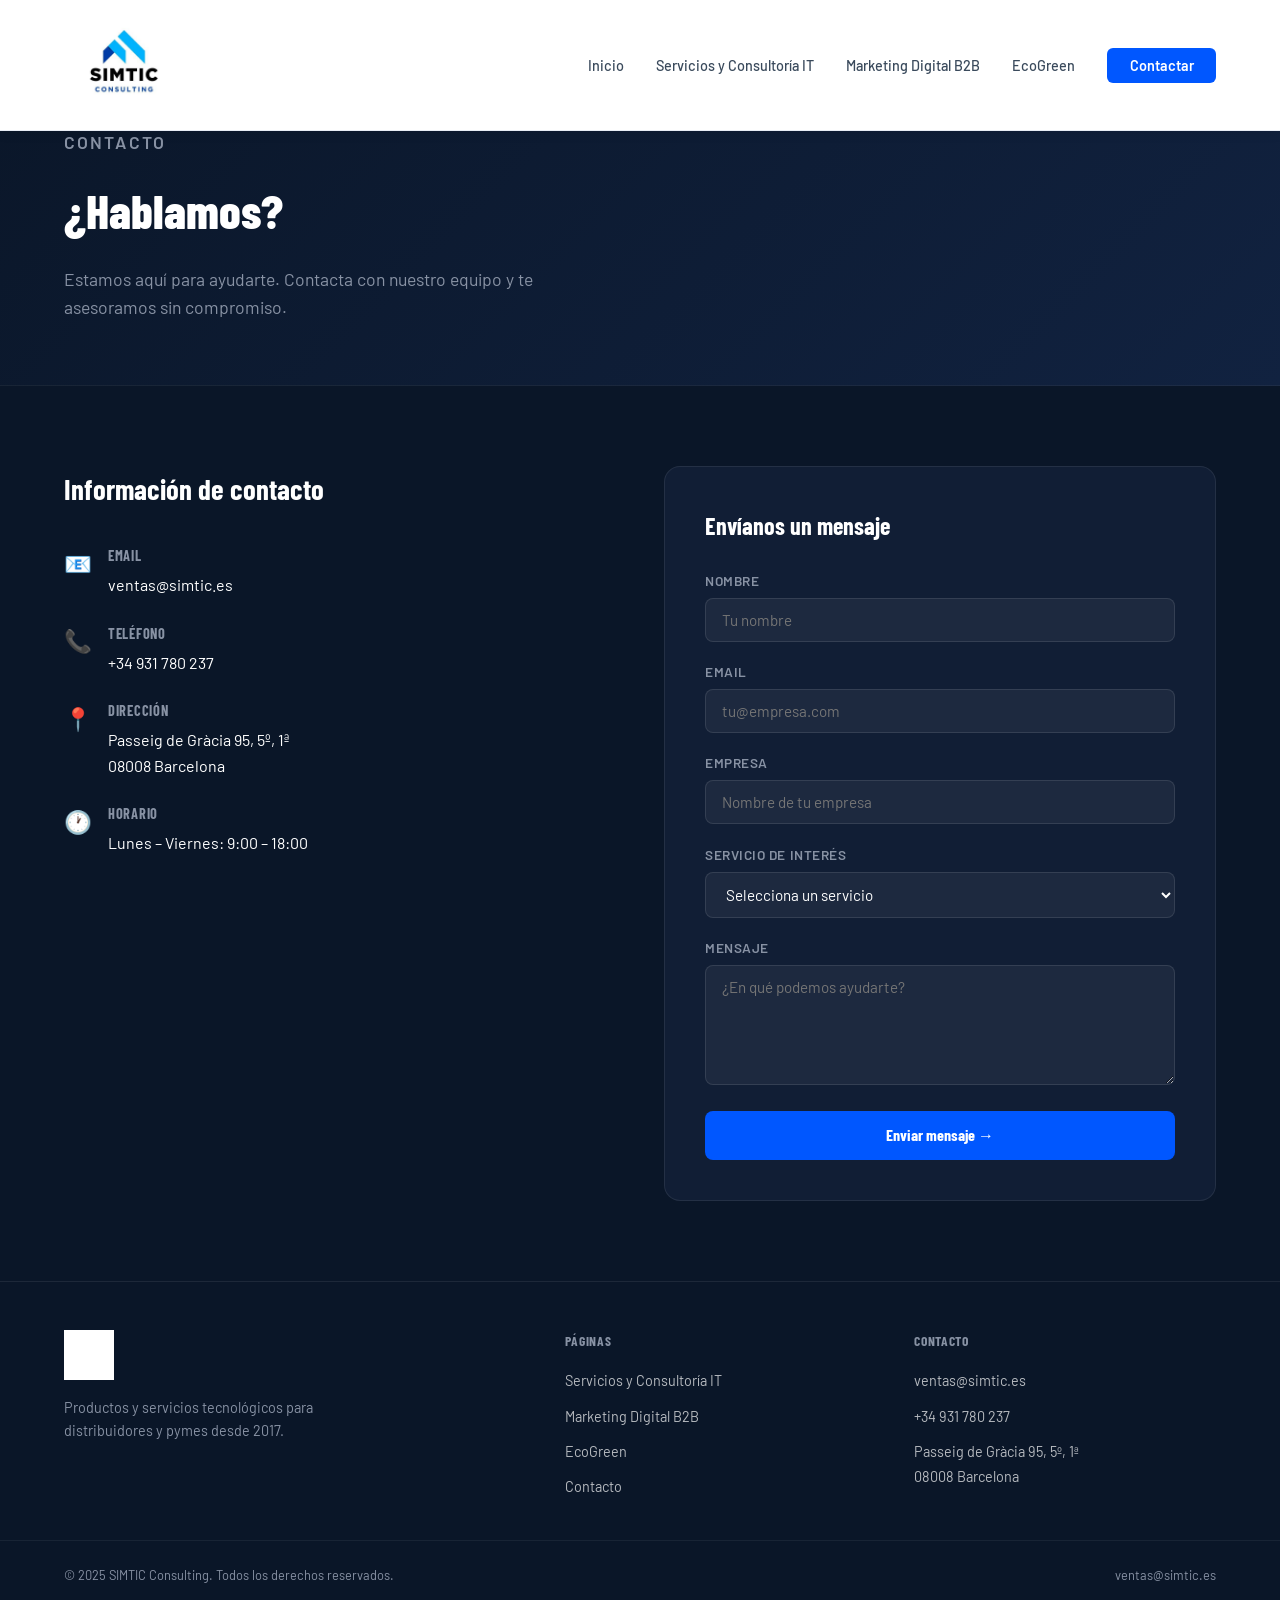
==== contacto/index.html @ 894dce65 "actualizar" ====
<!DOCTYPE html>
<html lang="es">
<head>
  <meta charset="UTF-8" />
  <meta name="viewport" content="width=device-width, initial-scale=1.0" />
  <title>Contacto – SIMTIC Consulting</title>
  <meta name="description" content="Contacta con SIMTIC Consulting. Te asesoramos sin compromiso." />
  <link href="https://fonts.googleapis.com/css2?family=Barlow+Condensed:wght@400;500;600;700;800&family=Barlow:wght@300;400;500&display=swap" rel="stylesheet" />
  <style>
    *, *::before, *::after { box-sizing: border-box; margin: 0; padding: 0; }
    :root {
      --navy: #0a1628;
      --navy-mid: #112240;
      --blue: #0057ff;
      --blue-light: #4d8aff;
      --accent: #00d4ff;
      --white: #ffffff;
      --gray: #8892a4;
      --card-bg: #111e35;
    }
    html { scroll-behavior: smooth; }
    body { font-family: 'Barlow', sans-serif; background: var(--navy); color: var(--white); line-height: 1.6; overflow-x: hidden; }

    /* NAV */
    nav {
      position: fixed; top: 0; left: 0; right: 0; z-index: 100;
      display: flex; align-items: center; justify-content: space-between;
      padding: 0.3rem 5%;
      background: #ffffff;
      border-bottom: 1px solid #e8edf5;
      box-shadow: 0 2px 12px rgba(0,0,0,0.08);
    }
    .nav-logo { text-decoration: none; display: flex; align-items: center; gap: 0.6rem; }
    .nav-logo img { height: 42px; display: block; }
    .nav-links { display: flex; gap: 2rem; list-style: none; align-items: center; }
    .nav-links a { color: #3a4a5c; text-decoration: none; font-size: 0.9rem; font-weight: 500; transition: color 0.2s; }
    .nav-links a:hover { color: var(--blue); }
    .nav-cta { background: var(--blue); color: #ffffff !important; padding: 0.55rem 1.4rem; border-radius: 6px; font-weight: 600 !important; transition: background 0.2s !important; }
    .nav-cta:hover { background: var(--blue-light) !important; color: #ffffff !important; }

    /* HERO */
    .hero { min-height: 100vh; display: flex; align-items: center; padding: 8rem 5% 5rem; position: relative; overflow: hidden; }
    .hero::before { content: ''; position: absolute; top: -20%; right: -10%; width: 700px; height: 700px; background: radial-gradient(circle, rgba(0,87,255,0.18) 0%, transparent 70%); pointer-events: none; }
    .hero::after { content: ''; position: absolute; bottom: 0; left: 0; right: 0; height: 1px; background: linear-gradient(90deg, transparent, rgba(0,212,255,0.3), transparent); }
    .hero-content { max-width: 700px; position: relative; z-index: 1; }
    .hero-badge { display: inline-flex; align-items: center; gap: 0.5rem; background: rgba(0,87,255,0.12); border: 1px solid rgba(0,87,255,0.3); color: var(--accent); padding: 0.4rem 1rem; border-radius: 100px; font-size: 0.8rem; font-weight: 600; letter-spacing: 0.05em; text-transform: uppercase; margin-bottom: 2rem; animation: fadeUp 0.6s ease both; }
    .hero-badge::before { content: '●'; font-size: 0.5rem; animation: pulse 2s infinite; }
    @keyframes pulse { 0%,100%{opacity:1} 50%{opacity:0.3} }
    .hero h1 { font-family: 'Barlow Condensed', sans-serif; font-size: clamp(2.4rem, 5vw, 3.8rem); font-weight: 800; line-height: 1.12; margin-bottom: 1.5rem; animation: fadeUp 0.6s 0.1s ease both; }
    .hero h1 span { color: var(--blue-light); }
    .hero p { font-size: 1.1rem; color: var(--gray); max-width: 520px; margin-bottom: 2.5rem; animation: fadeUp 0.6s 0.2s ease both; }
    .hero-buttons { display: flex; gap: 1rem; flex-wrap: wrap; animation: fadeUp 0.6s 0.3s ease both; }
    .btn-primary { background: var(--blue); color: var(--white); padding: 0.85rem 2rem; border-radius: 8px; text-decoration: none; font-weight: 600; font-size: 0.95rem; transition: background 0.2s, transform 0.2s; display: inline-flex; align-items: center; gap: 0.5rem; }
    .btn-primary:hover { background: var(--blue-light); transform: translateY(-2px); }
    .btn-secondary { background: transparent; color: var(--white); padding: 0.85rem 2rem; border-radius: 8px; text-decoration: none; font-weight: 600; font-size: 0.95rem; border: 1px solid rgba(255,255,255,0.2); transition: border-color 0.2s, transform 0.2s; display: inline-flex; align-items: center; gap: 0.5rem; }
    .btn-secondary:hover { border-color: var(--blue-light); transform: translateY(-2px); }
    @keyframes fadeUp { from { opacity: 0; transform: translateY(20px); } to { opacity: 1; transform: translateY(0); } }

    /* MARCAS */
    .brands { padding: 4rem 5%; border-top: 1px solid rgba(255,255,255,0.06); border-bottom: 1px solid rgba(255,255,255,0.06); background: rgba(255,255,255,0.02); }
    .brands-label { text-align: center; font-size: 0.75rem; font-weight: 600; letter-spacing: 0.12em; text-transform: uppercase; color: var(--gray); margin-bottom: 2.5rem; }
    .brands-grid { display: flex; align-items: center; justify-content: center; flex-wrap: wrap; gap: 1.5rem; }
    .brand-item { display: flex; align-items: center; justify-content: center; padding: 2rem 3rem; background: rgba(255,255,255,0.05); border: 1px solid rgba(255,255,255,0.1); border-radius: 16px; min-width: 220px; height: 110px; transition: border-color 0.3s, background 0.3s, transform 0.3s; }
    .brand-item:hover { border-color: rgba(0,87,255,0.5); background: rgba(0,87,255,0.08); transform: translateY(-3px); }

    /* SERVICIOS */
    .section { padding: 5rem 5%; }
    .section-label { font-size: 0.75rem; font-weight: 600; letter-spacing: 0.12em; text-transform: uppercase; color: var(--accent); margin-bottom: 1rem; }
    .section-title { font-family: 'Barlow Condensed', sans-serif; font-size: clamp(1.8rem, 3vw, 2.6rem); font-weight: 700; margin-bottom: 1rem; }
    .section-subtitle { color: var(--gray); max-width: 520px; margin-bottom: 3rem; font-size: 1rem; }
    .services-grid { display: grid; grid-template-columns: repeat(auto-fit, minmax(260px, 1fr)); gap: 1.5rem; }
    .service-card { background: var(--card-bg); border: 1px solid rgba(255,255,255,0.07); border-radius: 14px; padding: 2rem; transition: border-color 0.3s, transform 0.3s; }
    .service-card:hover { border-color: rgba(0,87,255,0.4); transform: translateY(-4px); }
    .service-icon { font-size: 1.8rem; margin-bottom: 1rem; }
    .service-card h3 { font-family: 'Barlow Condensed', sans-serif; font-size: 1.1rem; font-weight: 700; margin-bottom: 0.75rem; }
    .service-card ul { list-style: none; }
    .service-card ul li { color: var(--gray); font-size: 0.9rem; padding: 0.3rem 0; border-bottom: 1px solid rgba(255,255,255,0.05); display: flex; align-items: center; gap: 0.5rem; }
    .service-card ul li::before { content: '→'; color: var(--blue-light); font-size: 0.8rem; }
    .service-card ul li:last-child { border-bottom: none; }

    /* MID CTA */
    .mid-cta { background: linear-gradient(135deg, var(--navy-mid) 0%, rgba(0,87,255,0.08) 100%); border: 1px solid rgba(0,87,255,0.15); border-radius: 20px; padding: 4rem; display: flex; align-items: center; justify-content: space-between; gap: 2rem; flex-wrap: wrap; margin: 0 5%; }
    .mid-cta-text h2 { font-family: 'Barlow Condensed', sans-serif; font-size: 1.8rem; font-weight: 700; margin-bottom: 0.75rem; }
    .mid-cta-text p { color: var(--gray); max-width: 480px; }

    /* CTA FINAL */
    .cta-section { margin: 5rem 5%; padding: 4rem; background: var(--blue); border-radius: 20px; text-align: center; position: relative; overflow: hidden; }
    .cta-section::before { content: ''; position: absolute; top: -50%; right: -20%; width: 400px; height: 400px; background: radial-gradient(circle, rgba(255,255,255,0.1) 0%, transparent 70%); }
    .cta-section h2 { font-family: 'Barlow Condensed', sans-serif; font-size: 2rem; font-weight: 700; margin-bottom: 1rem; position: relative; }
    .cta-section p { color: rgba(255,255,255,0.8); margin-bottom: 2rem; position: relative; }
    .btn-white { background: var(--white); color: var(--blue); padding: 0.9rem 2.2rem; border-radius: 8px; text-decoration: none; font-weight: 700; font-size: 1rem; display: inline-block; transition: transform 0.2s; position: relative; }
    .btn-white:hover { transform: translateY(-2px); }

    /* FOOTER */
    footer { padding: 3rem 5% 2rem; border-top: 1px solid rgba(255,255,255,0.08); display: grid; grid-template-columns: 1.5fr 1fr 1fr; gap: 3rem; }
    .footer-brand-name { font-family: 'Barlow Condensed', sans-serif; font-weight: 800; font-size: 1.4rem; color: var(--white); letter-spacing: 0.05em; margin-bottom: 0.75rem; }
    .footer-brand-name span { color: var(--blue-light); }
    .footer-brand p { color: var(--gray); font-size: 0.9rem; max-width: 280px; }
    .footer-col h4 { font-family: 'Barlow Condensed', sans-serif; font-size: 0.85rem; font-weight: 700; letter-spacing: 0.05em; text-transform: uppercase; color: var(--gray); margin-bottom: 1rem; }
    .footer-col ul { list-style: none; }
    .footer-col ul li { margin-bottom: 0.6rem; }
    .footer-col ul li a { color: rgba(255,255,255,0.7); text-decoration: none; font-size: 0.9rem; transition: color 0.2s; }
    .footer-col ul li a:hover { color: var(--white); }
    .footer-bottom { padding: 1.5rem 5% 2rem; display: flex; justify-content: space-between; align-items: center; border-top: 1px solid rgba(255,255,255,0.06); color: var(--gray); font-size: 0.8rem; flex-wrap: wrap; gap: 0.5rem; }

    @media (max-width: 768px) {
      .nav-links { display: none; }
      footer { grid-template-columns: 1fr; }
      .mid-cta { padding: 2.5rem; }
      .cta-section { padding: 2.5rem 1.5rem; }
      .brands-grid { gap: 1rem; }
      .brand-item { min-width: 130px; padding: 1rem 1.5rem; }
    }
  
    .page-hero { padding: 8rem 5% 4rem; background: linear-gradient(135deg, var(--navy) 0%, var(--navy-mid) 100%); border-bottom: 1px solid rgba(255,255,255,0.06); }
    .page-hero h1 { font-family: 'Barlow Condensed', sans-serif; font-size: clamp(2rem, 4vw, 3rem); font-weight: 800; margin-bottom: 1rem; }
    .page-hero p { color: var(--gray); font-size: 1.1rem; max-width: 560px; }
    .contact-grid { display: grid; grid-template-columns: 1fr 1fr; gap: 3rem; padding: 5rem 5%; }
    @media(max-width:768px){ .contact-grid{ grid-template-columns: 1fr; } }
    .contact-info h2 { font-family: 'Barlow Condensed', sans-serif; font-size: 1.8rem; font-weight: 700; margin-bottom: 2rem; }
    .contact-item { display: flex; gap: 1rem; margin-bottom: 1.5rem; align-items: flex-start; }
    .contact-icon { font-size: 1.4rem; margin-top: 0.1rem; }
    .contact-item h4 { font-family: 'Barlow Condensed', sans-serif; font-weight: 700; margin-bottom: 0.3rem; font-size: 0.9rem; color: var(--gray); text-transform: uppercase; letter-spacing: 0.05em; }
    .contact-item a, .contact-item p { color: var(--white); text-decoration: none; font-size: 1rem; }
    .contact-item a:hover { color: var(--blue-light); }
    .contact-form { background: var(--card-bg); border: 1px solid rgba(255,255,255,0.08); border-radius: 16px; padding: 2.5rem; }
    .contact-form h2 { font-family: 'Barlow Condensed', sans-serif; font-size: 1.5rem; font-weight: 700; margin-bottom: 1.5rem; }
    .form-group { margin-bottom: 1.2rem; }
    .form-group label { display: block; font-size: 0.85rem; font-weight: 600; color: var(--gray); margin-bottom: 0.4rem; text-transform: uppercase; letter-spacing: 0.04em; }
    .form-group input, .form-group textarea, .form-group select { width: 100%; background: rgba(255,255,255,0.05); border: 1px solid rgba(255,255,255,0.1); border-radius: 8px; padding: 0.75rem 1rem; color: var(--white); font-family: 'Barlow', sans-serif; font-size: 0.95rem; transition: border-color 0.2s; outline: none; }
    .form-group input:focus, .form-group textarea:focus, .form-group select:focus { border-color: var(--blue); }
    .form-group textarea { resize: vertical; min-height: 120px; }
    .form-group select option { background: var(--navy-mid); }
    .btn-submit { width: 100%; background: var(--blue); color: white; border: none; padding: 0.9rem; border-radius: 8px; font-family: 'Barlow Condensed', sans-serif; font-weight: 700; font-size: 1rem; cursor: pointer; transition: background 0.2s; }
    .btn-submit:hover { background: var(--blue-light); }
  </style>
</head>
<body>
<!-- NAV -->
<nav>
  <a href="/" class="nav-logo">
    <img src="[data-uri]" alt="SIMTIC Consulting" style="height:120px;display:block;"/>

  </a>
  <ul class="nav-links">
    <li><a href="/">Inicio</a></li>
    <li><a href="/servicios">Servicios y Consultoría IT</a></li>
    <li><a href="/marketing-digital">Marketing Digital B2B</a></li>
    <li><a href="/ecogreen">EcoGreen</a></li>
    <li><a href="/contacto" class="nav-cta">Contactar</a></li>
  </ul>
</nav>
<div class="page-hero">
  <p class="section-label">Contacto</p>
  <h1>¿Hablamos?</h1>
  <p>Estamos aquí para ayudarte. Contacta con nuestro equipo y te asesoramos sin compromiso.</p>
</div>
<div class="contact-grid">
  <div class="contact-info">
    <h2>Información de contacto</h2>
    <div class="contact-item">
      <span class="contact-icon">📧</span>
      <div><h4>Email</h4><a href="mailto:ventas@simtic.es">ventas@simtic.es</a></div>
    </div>
    <div class="contact-item">
      <span class="contact-icon">📞</span>
      <div><h4>Teléfono</h4><a href="tel:+34931780237">+34 931 780 237</a></div>
    </div>
    <div class="contact-item">
      <span class="contact-icon">📍</span>
      <div><h4>Dirección</h4><p>Passeig de Gràcia 95, 5º, 1ª<br/>08008 Barcelona</p></div>
    </div>
    <div class="contact-item">
      <span class="contact-icon">🕐</span>
      <div><h4>Horario</h4><p>Lunes – Viernes: 9:00 – 18:00</p></div>
    </div>
  </div>
  <div class="contact-form">
    <h2>Envíanos un mensaje</h2>
    <form name="contacto" method="POST" data-netlify="true">
      <input type="hidden" name="form-name" value="contacto" />
      <div class="form-group"><label>Nombre</label><input type="text" name="nombre" placeholder="Tu nombre" required /></div>
      <div class="form-group"><label>Email</label><input type="email" name="email" placeholder="tu@empresa.com" required /></div>
      <div class="form-group"><label>Empresa</label><input type="text" name="empresa" placeholder="Nombre de tu empresa" /></div>
      <div class="form-group"><label>Servicio de interés</label>
        <select name="servicio">
          <option value="">Selecciona un servicio</option>
          <option>Consultoría IT</option>
          <option>Ciberseguridad</option>
          <option>Soluciones Cloud</option>
          <option>Hardware y Software</option>
          <option>Marketing Digital B2B</option>
          <option>EcoGreen</option>
          <option>Otro</option>
        </select>
      </div>
      <div class="form-group"><label>Mensaje</label><textarea name="mensaje" placeholder="¿En qué podemos ayudarte?" required></textarea></div>
      <button type="submit" class="btn-submit">Enviar mensaje →</button>
    </form>
  </div>
</div>
<!-- FOOTER -->
<footer>
  <div class="footer-brand">
    <img src="[data-uri]" alt="SIMTIC" style="height:50px;margin-bottom:1rem;display:block;filter:brightness(0) invert(1);"/>
    <p>Productos y servicios tecnológicos para distribuidores y pymes desde 2017.</p>
  </div>
  <div class="footer-col">
    <h4>Páginas</h4>
    <ul>
      <li><a href="/servicios">Servicios y Consultoría IT</a></li>
      <li><a href="/marketing-digital">Marketing Digital B2B</a></li>
      <li><a href="/ecogreen">EcoGreen</a></li>
      <li><a href="/contacto">Contacto</a></li>
    </ul>
  </div>
  <div class="footer-col">
    <h4>Contacto</h4>
    <ul>
      <li><a href="mailto:ventas@simtic.es">ventas@simtic.es</a></li>
      <li><a href="tel:+34931780237">+34 931 780 237</a></li>
      <li><a href="#">Passeig de Gràcia 95, 5º, 1ª<br/>08008 Barcelona</a></li>
    </ul>
  </div>
</footer>
<div class="footer-bottom">
  <span>© 2025 SIMTIC Consulting. Todos los derechos reservados.</span>
  <span>ventas@simtic.es</span>
</div>
</body>
</html>
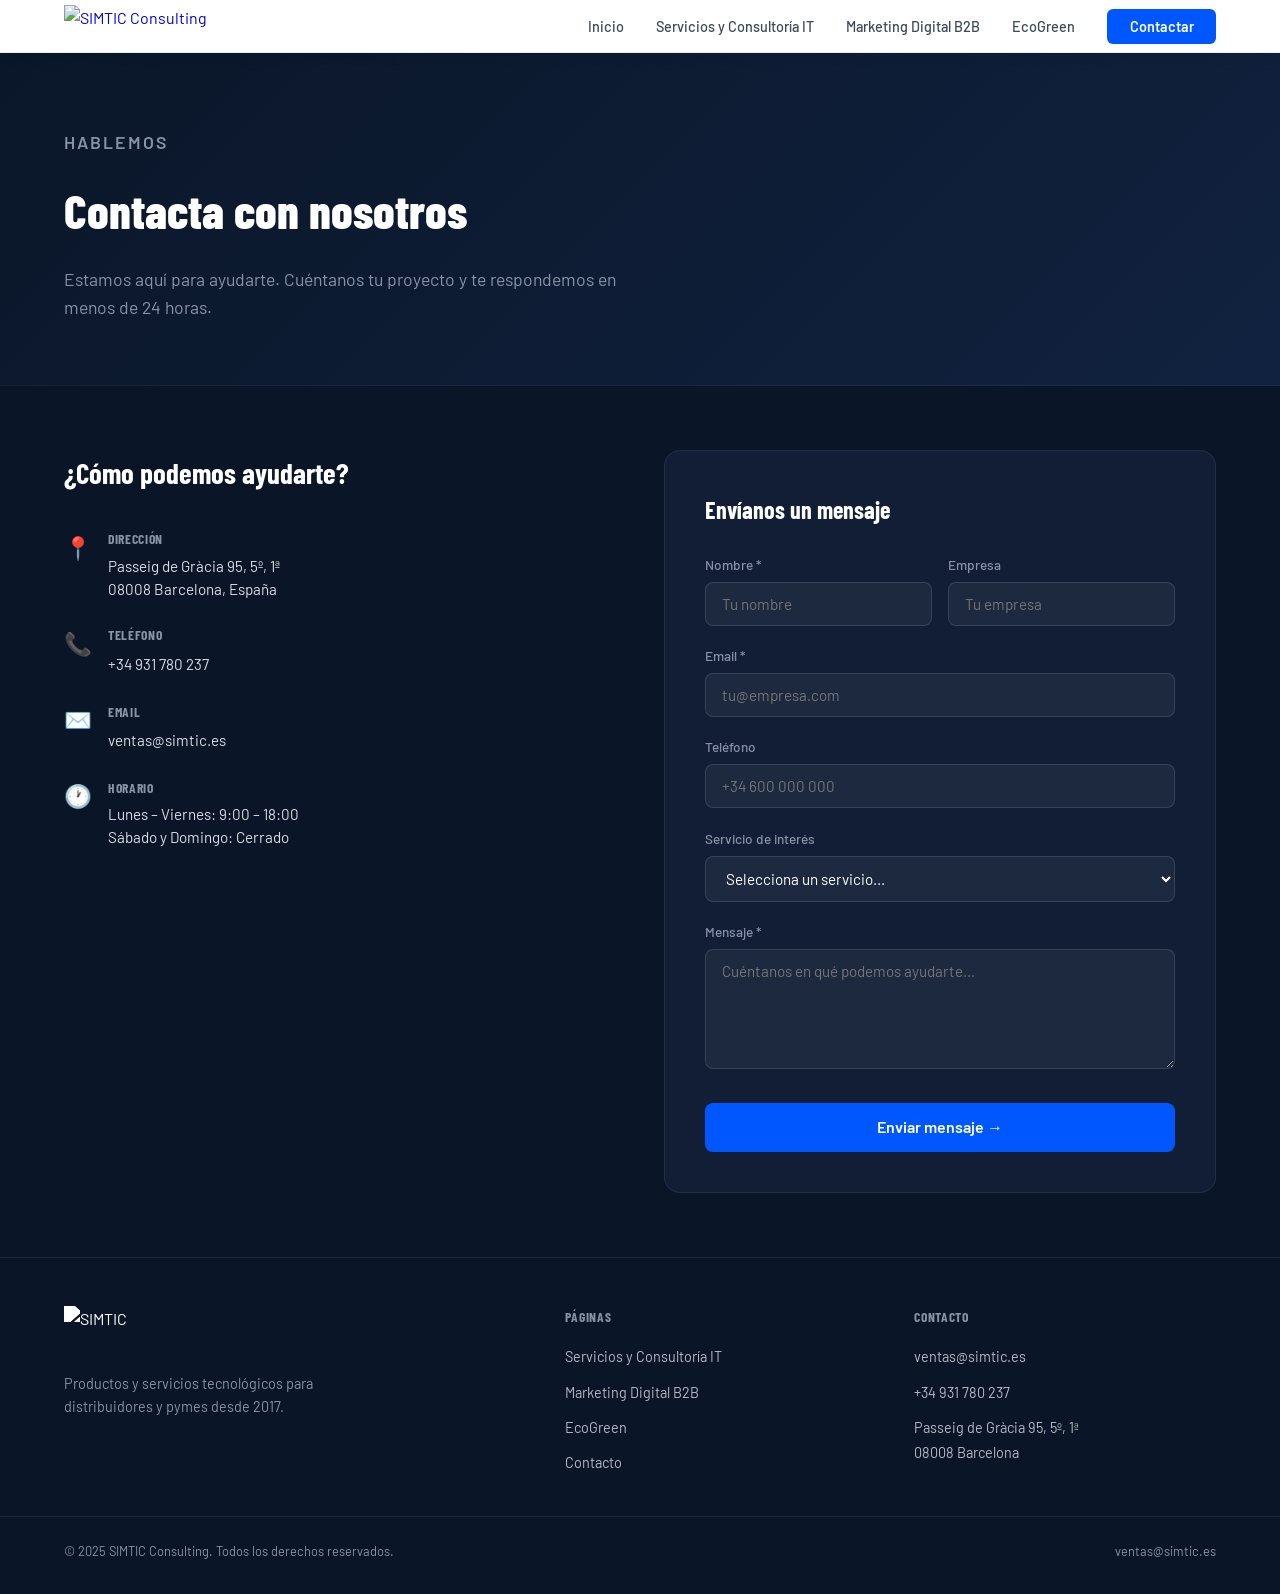
==== commit edad5bfa: "act" ====
--- a/contacto/index.html
+++ b/contacto/index.html
@@ -4,205 +4,200 @@
   <meta charset="UTF-8" />
   <meta name="viewport" content="width=device-width, initial-scale=1.0" />
   <title>Contacto – SIMTIC Consulting</title>
-  <meta name="description" content="Contacta con SIMTIC Consulting. Te asesoramos sin compromiso." />
+  <meta name="description" content="Contacta con SIMTIC Consulting. Estamos en Passeig de Gràcia 95, Barcelona. Tel: +34 931 780 237." />
+  <link rel="icon" href="/images/logo.png" />
   <link href="https://fonts.googleapis.com/css2?family=Barlow+Condensed:wght@400;500;600;700;800&family=Barlow:wght@300;400;500&display=swap" rel="stylesheet" />
+  <link rel="stylesheet" href="/style.css" />
   <style>
-    *, *::before, *::after { box-sizing: border-box; margin: 0; padding: 0; }
-    :root {
-      --navy: #0a1628;
-      --navy-mid: #112240;
-      --blue: #0057ff;
-      --blue-light: #4d8aff;
-      --accent: #00d4ff;
-      --white: #ffffff;
-      --gray: #8892a4;
-      --card-bg: #111e35;
-    }
-    html { scroll-behavior: smooth; }
-    body { font-family: 'Barlow', sans-serif; background: var(--navy); color: var(--white); line-height: 1.6; overflow-x: hidden; }
-
-    /* NAV */
-    nav {
-      position: fixed; top: 0; left: 0; right: 0; z-index: 100;
-      display: flex; align-items: center; justify-content: space-between;
-      padding: 0.3rem 5%;
-      background: #ffffff;
-      border-bottom: 1px solid #e8edf5;
-      box-shadow: 0 2px 12px rgba(0,0,0,0.08);
-    }
-    .nav-logo { text-decoration: none; display: flex; align-items: center; gap: 0.6rem; }
-    .nav-logo img { height: 42px; display: block; }
-    .nav-links { display: flex; gap: 2rem; list-style: none; align-items: center; }
-    .nav-links a { color: #3a4a5c; text-decoration: none; font-size: 0.9rem; font-weight: 500; transition: color 0.2s; }
-    .nav-links a:hover { color: var(--blue); }
-    .nav-cta { background: var(--blue); color: #ffffff !important; padding: 0.55rem 1.4rem; border-radius: 6px; font-weight: 600 !important; transition: background 0.2s !important; }
-    .nav-cta:hover { background: var(--blue-light) !important; color: #ffffff !important; }
-
-    /* HERO */
-    .hero { min-height: 100vh; display: flex; align-items: center; padding: 8rem 5% 5rem; position: relative; overflow: hidden; }
-    .hero::before { content: ''; position: absolute; top: -20%; right: -10%; width: 700px; height: 700px; background: radial-gradient(circle, rgba(0,87,255,0.18) 0%, transparent 70%); pointer-events: none; }
-    .hero::after { content: ''; position: absolute; bottom: 0; left: 0; right: 0; height: 1px; background: linear-gradient(90deg, transparent, rgba(0,212,255,0.3), transparent); }
-    .hero-content { max-width: 700px; position: relative; z-index: 1; }
-    .hero-badge { display: inline-flex; align-items: center; gap: 0.5rem; background: rgba(0,87,255,0.12); border: 1px solid rgba(0,87,255,0.3); color: var(--accent); padding: 0.4rem 1rem; border-radius: 100px; font-size: 0.8rem; font-weight: 600; letter-spacing: 0.05em; text-transform: uppercase; margin-bottom: 2rem; animation: fadeUp 0.6s ease both; }
-    .hero-badge::before { content: '●'; font-size: 0.5rem; animation: pulse 2s infinite; }
-    @keyframes pulse { 0%,100%{opacity:1} 50%{opacity:0.3} }
-    .hero h1 { font-family: 'Barlow Condensed', sans-serif; font-size: clamp(2.4rem, 5vw, 3.8rem); font-weight: 800; line-height: 1.12; margin-bottom: 1.5rem; animation: fadeUp 0.6s 0.1s ease both; }
-    .hero h1 span { color: var(--blue-light); }
-    .hero p { font-size: 1.1rem; color: var(--gray); max-width: 520px; margin-bottom: 2.5rem; animation: fadeUp 0.6s 0.2s ease both; }
-    .hero-buttons { display: flex; gap: 1rem; flex-wrap: wrap; animation: fadeUp 0.6s 0.3s ease both; }
-    .btn-primary { background: var(--blue); color: var(--white); padding: 0.85rem 2rem; border-radius: 8px; text-decoration: none; font-weight: 600; font-size: 0.95rem; transition: background 0.2s, transform 0.2s; display: inline-flex; align-items: center; gap: 0.5rem; }
-    .btn-primary:hover { background: var(--blue-light); transform: translateY(-2px); }
-    .btn-secondary { background: transparent; color: var(--white); padding: 0.85rem 2rem; border-radius: 8px; text-decoration: none; font-weight: 600; font-size: 0.95rem; border: 1px solid rgba(255,255,255,0.2); transition: border-color 0.2s, transform 0.2s; display: inline-flex; align-items: center; gap: 0.5rem; }
-    .btn-secondary:hover { border-color: var(--blue-light); transform: translateY(-2px); }
-    @keyframes fadeUp { from { opacity: 0; transform: translateY(20px); } to { opacity: 1; transform: translateY(0); } }
-
-    /* MARCAS */
-    .brands { padding: 4rem 5%; border-top: 1px solid rgba(255,255,255,0.06); border-bottom: 1px solid rgba(255,255,255,0.06); background: rgba(255,255,255,0.02); }
-    .brands-label { text-align: center; font-size: 0.75rem; font-weight: 600; letter-spacing: 0.12em; text-transform: uppercase; color: var(--gray); margin-bottom: 2.5rem; }
-    .brands-grid { display: flex; align-items: center; justify-content: center; flex-wrap: wrap; gap: 1.5rem; }
-    .brand-item { display: flex; align-items: center; justify-content: center; padding: 2rem 3rem; background: rgba(255,255,255,0.05); border: 1px solid rgba(255,255,255,0.1); border-radius: 16px; min-width: 220px; height: 110px; transition: border-color 0.3s, background 0.3s, transform 0.3s; }
-    .brand-item:hover { border-color: rgba(0,87,255,0.5); background: rgba(0,87,255,0.08); transform: translateY(-3px); }
-
-    /* SERVICIOS */
-    .section { padding: 5rem 5%; }
-    .section-label { font-size: 0.75rem; font-weight: 600; letter-spacing: 0.12em; text-transform: uppercase; color: var(--accent); margin-bottom: 1rem; }
-    .section-title { font-family: 'Barlow Condensed', sans-serif; font-size: clamp(1.8rem, 3vw, 2.6rem); font-weight: 700; margin-bottom: 1rem; }
-    .section-subtitle { color: var(--gray); max-width: 520px; margin-bottom: 3rem; font-size: 1rem; }
-    .services-grid { display: grid; grid-template-columns: repeat(auto-fit, minmax(260px, 1fr)); gap: 1.5rem; }
-    .service-card { background: var(--card-bg); border: 1px solid rgba(255,255,255,0.07); border-radius: 14px; padding: 2rem; transition: border-color 0.3s, transform 0.3s; }
-    .service-card:hover { border-color: rgba(0,87,255,0.4); transform: translateY(-4px); }
-    .service-icon { font-size: 1.8rem; margin-bottom: 1rem; }
-    .service-card h3 { font-family: 'Barlow Condensed', sans-serif; font-size: 1.1rem; font-weight: 700; margin-bottom: 0.75rem; }
-    .service-card ul { list-style: none; }
-    .service-card ul li { color: var(--gray); font-size: 0.9rem; padding: 0.3rem 0; border-bottom: 1px solid rgba(255,255,255,0.05); display: flex; align-items: center; gap: 0.5rem; }
-    .service-card ul li::before { content: '→'; color: var(--blue-light); font-size: 0.8rem; }
-    .service-card ul li:last-child { border-bottom: none; }
-
-    /* MID CTA */
-    .mid-cta { background: linear-gradient(135deg, var(--navy-mid) 0%, rgba(0,87,255,0.08) 100%); border: 1px solid rgba(0,87,255,0.15); border-radius: 20px; padding: 4rem; display: flex; align-items: center; justify-content: space-between; gap: 2rem; flex-wrap: wrap; margin: 0 5%; }
-    .mid-cta-text h2 { font-family: 'Barlow Condensed', sans-serif; font-size: 1.8rem; font-weight: 700; margin-bottom: 0.75rem; }
-    .mid-cta-text p { color: var(--gray); max-width: 480px; }
-
-    /* CTA FINAL */
-    .cta-section { margin: 5rem 5%; padding: 4rem; background: var(--blue); border-radius: 20px; text-align: center; position: relative; overflow: hidden; }
-    .cta-section::before { content: ''; position: absolute; top: -50%; right: -20%; width: 400px; height: 400px; background: radial-gradient(circle, rgba(255,255,255,0.1) 0%, transparent 70%); }
-    .cta-section h2 { font-family: 'Barlow Condensed', sans-serif; font-size: 2rem; font-weight: 700; margin-bottom: 1rem; position: relative; }
-    .cta-section p { color: rgba(255,255,255,0.8); margin-bottom: 2rem; position: relative; }
-    .btn-white { background: var(--white); color: var(--blue); padding: 0.9rem 2.2rem; border-radius: 8px; text-decoration: none; font-weight: 700; font-size: 1rem; display: inline-block; transition: transform 0.2s; position: relative; }
-    .btn-white:hover { transform: translateY(-2px); }
-
-    /* FOOTER */
-    footer { padding: 3rem 5% 2rem; border-top: 1px solid rgba(255,255,255,0.08); display: grid; grid-template-columns: 1.5fr 1fr 1fr; gap: 3rem; }
-    .footer-brand-name { font-family: 'Barlow Condensed', sans-serif; font-weight: 800; font-size: 1.4rem; color: var(--white); letter-spacing: 0.05em; margin-bottom: 0.75rem; }
-    .footer-brand-name span { color: var(--blue-light); }
-    .footer-brand p { color: var(--gray); font-size: 0.9rem; max-width: 280px; }
-    .footer-col h4 { font-family: 'Barlow Condensed', sans-serif; font-size: 0.85rem; font-weight: 700; letter-spacing: 0.05em; text-transform: uppercase; color: var(--gray); margin-bottom: 1rem; }
-    .footer-col ul { list-style: none; }
-    .footer-col ul li { margin-bottom: 0.6rem; }
-    .footer-col ul li a { color: rgba(255,255,255,0.7); text-decoration: none; font-size: 0.9rem; transition: color 0.2s; }
-    .footer-col ul li a:hover { color: var(--white); }
-    .footer-bottom { padding: 1.5rem 5% 2rem; display: flex; justify-content: space-between; align-items: center; border-top: 1px solid rgba(255,255,255,0.06); color: var(--gray); font-size: 0.8rem; flex-wrap: wrap; gap: 0.5rem; }
+    .contact-grid {
+      display: grid;
+      grid-template-columns: 1fr 1fr;
+      gap: 3rem;
+      padding: 4rem 5%;
+    }
+    .contact-info h2 {
+      font-family: 'Barlow Condensed', sans-serif;
+      font-size: 1.8rem; font-weight: 700; margin-bottom: 2rem;
+    }
+    .contact-item {
+      display: flex; align-items: flex-start; gap: 1rem;
+      margin-bottom: 1.5rem;
+    }
+    .contact-item-icon {
+      font-size: 1.4rem; margin-top: 0.1rem; flex-shrink: 0;
+    }
+    .contact-item-text h4 {
+      font-family: 'Barlow Condensed', sans-serif;
+      font-size: 0.85rem; font-weight: 700; letter-spacing: 0.05em;
+      text-transform: uppercase; color: var(--gray); margin-bottom: 0.3rem;
+    }
+    .contact-item-text a,
+    .contact-item-text p {
+      color: rgba(255,255,255,0.85); text-decoration: none;
+      font-size: 0.95rem; line-height: 1.5;
+    }
+    .contact-item-text a:hover { color: var(--blue-light); }
+    .contact-form {
+      background: var(--card-bg);
+      border: 1px solid rgba(255,255,255,0.07);
+      border-radius: 16px; padding: 2.5rem;
+    }
+    .contact-form h2 {
+      font-family: 'Barlow Condensed', sans-serif;
+      font-size: 1.5rem; font-weight: 700; margin-bottom: 1.5rem;
+    }
+    .form-group { margin-bottom: 1.2rem; }
+    .form-group label {
+      display: block; font-size: 0.85rem; font-weight: 500;
+      color: var(--gray); margin-bottom: 0.4rem;
+    }
+    .form-group input,
+    .form-group select,
+    .form-group textarea {
+      width: 100%; background: rgba(255,255,255,0.05);
+      border: 1px solid rgba(255,255,255,0.12); border-radius: 8px;
+      padding: 0.75rem 1rem; color: var(--white);
+      font-family: 'Barlow', sans-serif; font-size: 0.95rem;
+      transition: border-color 0.2s;
+    }
+    .form-group input:focus,
+    .form-group select:focus,
+    .form-group textarea:focus {
+      outline: none; border-color: var(--blue-light);
+    }
+    .form-group select option { background: var(--navy-mid); }
+    .form-group textarea { resize: vertical; min-height: 120px; }
+    .form-row { display: grid; grid-template-columns: 1fr 1fr; gap: 1rem; }
+    .form-submit {
+      width: 100%; padding: 0.9rem;
+      background: var(--blue); color: var(--white);
+      border: none; border-radius: 8px; font-family: 'Barlow', sans-serif;
+      font-size: 1rem; font-weight: 600; cursor: pointer;
+      transition: background 0.2s, transform 0.2s; margin-top: 0.5rem;
+    }
+    .form-submit:hover { background: var(--blue-light); transform: translateY(-2px); }
 
     @media (max-width: 768px) {
-      .nav-links { display: none; }
-      footer { grid-template-columns: 1fr; }
-      .mid-cta { padding: 2.5rem; }
-      .cta-section { padding: 2.5rem 1.5rem; }
-      .brands-grid { gap: 1rem; }
-      .brand-item { min-width: 130px; padding: 1rem 1.5rem; }
-    }
-  
-    .page-hero { padding: 8rem 5% 4rem; background: linear-gradient(135deg, var(--navy) 0%, var(--navy-mid) 100%); border-bottom: 1px solid rgba(255,255,255,0.06); }
-    .page-hero h1 { font-family: 'Barlow Condensed', sans-serif; font-size: clamp(2rem, 4vw, 3rem); font-weight: 800; margin-bottom: 1rem; }
-    .page-hero p { color: var(--gray); font-size: 1.1rem; max-width: 560px; }
-    .contact-grid { display: grid; grid-template-columns: 1fr 1fr; gap: 3rem; padding: 5rem 5%; }
-    @media(max-width:768px){ .contact-grid{ grid-template-columns: 1fr; } }
-    .contact-info h2 { font-family: 'Barlow Condensed', sans-serif; font-size: 1.8rem; font-weight: 700; margin-bottom: 2rem; }
-    .contact-item { display: flex; gap: 1rem; margin-bottom: 1.5rem; align-items: flex-start; }
-    .contact-icon { font-size: 1.4rem; margin-top: 0.1rem; }
-    .contact-item h4 { font-family: 'Barlow Condensed', sans-serif; font-weight: 700; margin-bottom: 0.3rem; font-size: 0.9rem; color: var(--gray); text-transform: uppercase; letter-spacing: 0.05em; }
-    .contact-item a, .contact-item p { color: var(--white); text-decoration: none; font-size: 1rem; }
-    .contact-item a:hover { color: var(--blue-light); }
-    .contact-form { background: var(--card-bg); border: 1px solid rgba(255,255,255,0.08); border-radius: 16px; padding: 2.5rem; }
-    .contact-form h2 { font-family: 'Barlow Condensed', sans-serif; font-size: 1.5rem; font-weight: 700; margin-bottom: 1.5rem; }
-    .form-group { margin-bottom: 1.2rem; }
-    .form-group label { display: block; font-size: 0.85rem; font-weight: 600; color: var(--gray); margin-bottom: 0.4rem; text-transform: uppercase; letter-spacing: 0.04em; }
-    .form-group input, .form-group textarea, .form-group select { width: 100%; background: rgba(255,255,255,0.05); border: 1px solid rgba(255,255,255,0.1); border-radius: 8px; padding: 0.75rem 1rem; color: var(--white); font-family: 'Barlow', sans-serif; font-size: 0.95rem; transition: border-color 0.2s; outline: none; }
-    .form-group input:focus, .form-group textarea:focus, .form-group select:focus { border-color: var(--blue); }
-    .form-group textarea { resize: vertical; min-height: 120px; }
-    .form-group select option { background: var(--navy-mid); }
-    .btn-submit { width: 100%; background: var(--blue); color: white; border: none; padding: 0.9rem; border-radius: 8px; font-family: 'Barlow Condensed', sans-serif; font-weight: 700; font-size: 1rem; cursor: pointer; transition: background 0.2s; }
-    .btn-submit:hover { background: var(--blue-light); }
+      .contact-grid { grid-template-columns: 1fr; gap: 2rem; padding: 3rem 5%; }
+      .form-row { grid-template-columns: 1fr; }
+    }
   </style>
 </head>
 <body>
+
 <!-- NAV -->
 <nav>
   <a href="/" class="nav-logo">
-    <img src="[data-uri]" alt="SIMTIC Consulting" style="height:120px;display:block;"/>
-
+    <img src="/images/logo.png" alt="SIMTIC Consulting" />
   </a>
+  <button class="nav-toggle" aria-label="Abrir menú" onclick="this.classList.toggle('active'); document.querySelector('.nav-links').classList.toggle('open')">
+    <span></span><span></span><span></span>
+  </button>
   <ul class="nav-links">
-    <li><a href="/">Inicio</a></li>
-    <li><a href="/servicios">Servicios y Consultoría IT</a></li>
-    <li><a href="/marketing-digital">Marketing Digital B2B</a></li>
-    <li><a href="/ecogreen">EcoGreen</a></li>
-    <li><a href="/contacto" class="nav-cta">Contactar</a></li>
+    <li><a href="/" onclick="closeMenu()">Inicio</a></li>
+    <li><a href="/servicios" onclick="closeMenu()">Servicios y Consultoría IT</a></li>
+    <li><a href="/marketing-digital" onclick="closeMenu()">Marketing Digital B2B</a></li>
+    <li><a href="/ecogreen" onclick="closeMenu()">EcoGreen</a></li>
+    <li><a href="/contacto" class="nav-cta" onclick="closeMenu()">Contactar</a></li>
   </ul>
 </nav>
+
+<!-- PAGE HERO -->
 <div class="page-hero">
-  <p class="section-label">Contacto</p>
-  <h1>¿Hablamos?</h1>
-  <p>Estamos aquí para ayudarte. Contacta con nuestro equipo y te asesoramos sin compromiso.</p>
+  <p class="section-label">Hablemos</p>
+  <h1>Contacta con nosotros</h1>
+  <p>Estamos aquí para ayudarte. Cuéntanos tu proyecto y te respondemos en menos de 24 horas.</p>
 </div>
+
+<!-- CONTACTO + FORMULARIO -->
 <div class="contact-grid">
+
+  <!-- Info de contacto -->
   <div class="contact-info">
-    <h2>Información de contacto</h2>
-    <div class="contact-item">
-      <span class="contact-icon">📧</span>
-      <div><h4>Email</h4><a href="mailto:ventas@simtic.es">ventas@simtic.es</a></div>
-    </div>
-    <div class="contact-item">
-      <span class="contact-icon">📞</span>
-      <div><h4>Teléfono</h4><a href="tel:+34931780237">+34 931 780 237</a></div>
-    </div>
-    <div class="contact-item">
-      <span class="contact-icon">📍</span>
-      <div><h4>Dirección</h4><p>Passeig de Gràcia 95, 5º, 1ª<br/>08008 Barcelona</p></div>
-    </div>
-    <div class="contact-item">
-      <span class="contact-icon">🕐</span>
-      <div><h4>Horario</h4><p>Lunes – Viernes: 9:00 – 18:00</p></div>
-    </div>
-  </div>
+    <h2>¿Cómo podemos ayudarte?</h2>
+
+    <div class="contact-item">
+      <div class="contact-item-icon">📍</div>
+      <div class="contact-item-text">
+        <h4>Dirección</h4>
+        <p>Passeig de Gràcia 95, 5º, 1ª<br/>08008 Barcelona, España</p>
+      </div>
+    </div>
+
+    <div class="contact-item">
+      <div class="contact-item-icon">📞</div>
+      <div class="contact-item-text">
+        <h4>Teléfono</h4>
+        <a href="tel:+34931780237">+34 931 780 237</a>
+      </div>
+    </div>
+
+    <div class="contact-item">
+      <div class="contact-item-icon">✉️</div>
+      <div class="contact-item-text">
+        <h4>Email</h4>
+        <a href="mailto:ventas@simtic.es">ventas@simtic.es</a>
+      </div>
+    </div>
+
+    <div class="contact-item">
+      <div class="contact-item-icon">🕐</div>
+      <div class="contact-item-text">
+        <h4>Horario</h4>
+        <p>Lunes – Viernes: 9:00 – 18:00<br/>Sábado y Domingo: Cerrado</p>
+      </div>
+    </div>
+  </div>
+
+  <!-- Formulario -->
   <div class="contact-form">
     <h2>Envíanos un mensaje</h2>
-    <form name="contacto" method="POST" data-netlify="true">
-      <input type="hidden" name="form-name" value="contacto" />
-      <div class="form-group"><label>Nombre</label><input type="text" name="nombre" placeholder="Tu nombre" required /></div>
-      <div class="form-group"><label>Email</label><input type="email" name="email" placeholder="tu@empresa.com" required /></div>
-      <div class="form-group"><label>Empresa</label><input type="text" name="empresa" placeholder="Nombre de tu empresa" /></div>
-      <div class="form-group"><label>Servicio de interés</label>
-        <select name="servicio">
-          <option value="">Selecciona un servicio</option>
-          <option>Consultoría IT</option>
-          <option>Ciberseguridad</option>
-          <option>Soluciones Cloud</option>
-          <option>Hardware y Software</option>
-          <option>Marketing Digital B2B</option>
-          <option>EcoGreen</option>
-          <option>Otro</option>
+    <form action="https://formspree.io/f/ventas@simtic.es" method="POST">
+      <div class="form-row">
+        <div class="form-group">
+          <label for="nombre">Nombre *</label>
+          <input type="text" id="nombre" name="nombre" placeholder="Tu nombre" required />
+        </div>
+        <div class="form-group">
+          <label for="empresa">Empresa</label>
+          <input type="text" id="empresa" name="empresa" placeholder="Tu empresa" />
+        </div>
+      </div>
+      <div class="form-group">
+        <label for="email">Email *</label>
+        <input type="email" id="email" name="email" placeholder="tu@empresa.com" required />
+      </div>
+      <div class="form-group">
+        <label for="telefono">Teléfono</label>
+        <input type="tel" id="telefono" name="telefono" placeholder="+34 600 000 000" />
+      </div>
+      <div class="form-group">
+        <label for="servicio">Servicio de interés</label>
+        <select id="servicio" name="servicio">
+          <option value="">Selecciona un servicio...</option>
+          <option value="consultoría-it">Consultoría IT</option>
+          <option value="ciberseguridad">Ciberseguridad</option>
+          <option value="cloud">Soluciones Cloud</option>
+          <option value="hardware">Hardware y Software</option>
+          <option value="marketing">Marketing Digital B2B</option>
+          <option value="ecogreen">EcoGreen</option>
+          <option value="otro">Otro</option>
         </select>
       </div>
-      <div class="form-group"><label>Mensaje</label><textarea name="mensaje" placeholder="¿En qué podemos ayudarte?" required></textarea></div>
-      <button type="submit" class="btn-submit">Enviar mensaje →</button>
+      <div class="form-group">
+        <label for="mensaje">Mensaje *</label>
+        <textarea id="mensaje" name="mensaje" placeholder="Cuéntanos en qué podemos ayudarte..." required></textarea>
+      </div>
+      <button type="submit" class="form-submit">Enviar mensaje →</button>
     </form>
   </div>
+
 </div>
+
 <!-- FOOTER -->
 <footer>
   <div class="footer-brand">
-    <img src="[data-uri]" alt="SIMTIC" style="height:50px;margin-bottom:1rem;display:block;filter:brightness(0) invert(1);"/>
+    <img src="/images/logo.png" alt="SIMTIC" style="height:50px;margin-bottom:1rem;display:block;filter:brightness(0) invert(1);"/>
     <p>Productos y servicios tecnológicos para distribuidores y pymes desde 2017.</p>
   </div>
   <div class="footer-col">
@@ -227,5 +222,12 @@
   <span>© 2025 SIMTIC Consulting. Todos los derechos reservados.</span>
   <span>ventas@simtic.es</span>
 </div>
+
+<script>
+  function closeMenu() {
+    document.querySelector('.nav-links').classList.remove('open');
+    document.querySelector('.nav-toggle').classList.remove('active');
+  }
+</script>
 </body>
-</html>+</html>
--- a/style.css
+++ b/style.css
@@ -0,0 +1,344 @@
+/* ============================================
+   SIMTIC CONSULTING — style.css
+   CSS compartido para todas las páginas
+   ============================================ */
+
+*, *::before, *::after { box-sizing: border-box; margin: 0; padding: 0; }
+
+:root {
+  --navy: #0a1628;
+  --navy-mid: #112240;
+  --blue: #0057ff;
+  --blue-light: #4d8aff;
+  --accent: #00d4ff;
+  --white: #ffffff;
+  --gray: #8892a4;
+  --card-bg: #111e35;
+}
+
+html { scroll-behavior: smooth; }
+body {
+  font-family: 'Barlow', sans-serif;
+  background: var(--navy);
+  color: var(--white);
+  line-height: 1.6;
+  overflow-x: hidden;
+}
+
+/* ============================================
+   NAV
+   ============================================ */
+nav {
+  position: fixed; top: 0; left: 0; right: 0; z-index: 100;
+  display: flex; align-items: center; justify-content: space-between;
+  padding: 0.3rem 5%;
+  background: #ffffff;
+  border-bottom: 1px solid #e8edf5;
+  box-shadow: 0 2px 12px rgba(0,0,0,0.08);
+}
+.nav-logo { text-decoration: none; display: flex; align-items: center; gap: 0.6rem; }
+.nav-logo img { height: 42px; display: block; }
+.nav-links { display: flex; gap: 2rem; list-style: none; align-items: center; }
+.nav-links a { color: #3a4a5c; text-decoration: none; font-size: 0.9rem; font-weight: 500; transition: color 0.2s; }
+.nav-links a:hover { color: var(--blue); }
+.nav-cta { background: var(--blue); color: #ffffff !important; padding: 0.55rem 1.4rem; border-radius: 6px; font-weight: 600 !important; transition: background 0.2s !important; }
+.nav-cta:hover { background: var(--blue-light) !important; color: #ffffff !important; }
+
+/* ============================================
+   HAMBURGER BUTTON
+   ============================================ */
+.nav-toggle {
+  display: none;
+  flex-direction: column;
+  gap: 5px;
+  background: none;
+  border: none;
+  cursor: pointer;
+  padding: 0.5rem;
+  z-index: 200;
+}
+.nav-toggle span {
+  display: block;
+  width: 25px;
+  height: 2px;
+  background: #3a4a5c;
+  transition: all 0.3s;
+}
+.nav-toggle.active span:nth-child(1) { transform: translateY(7px) rotate(45deg); }
+.nav-toggle.active span:nth-child(2) { opacity: 0; }
+.nav-toggle.active span:nth-child(3) { transform: translateY(-7px) rotate(-45deg); }
+
+/* ============================================
+   HERO (página inicio)
+   ============================================ */
+.hero {
+  min-height: 100vh; display: flex; align-items: center;
+  padding: 8rem 5% 5rem; position: relative; overflow: hidden;
+}
+.hero::before {
+  content: ''; position: absolute; top: -20%; right: -10%;
+  width: 700px; height: 700px;
+  background: radial-gradient(circle, rgba(0,87,255,0.18) 0%, transparent 70%);
+  pointer-events: none;
+}
+.hero::after {
+  content: ''; position: absolute; bottom: 0; left: 0; right: 0; height: 1px;
+  background: linear-gradient(90deg, transparent, rgba(0,212,255,0.3), transparent);
+}
+.hero-content { max-width: 700px; position: relative; z-index: 1; }
+.hero-badge {
+  display: inline-flex; align-items: center; gap: 0.5rem;
+  background: rgba(0,87,255,0.12); border: 1px solid rgba(0,87,255,0.3);
+  color: var(--accent); padding: 0.4rem 1rem; border-radius: 100px;
+  font-size: 0.8rem; font-weight: 600; letter-spacing: 0.05em;
+  text-transform: uppercase; margin-bottom: 2rem;
+  animation: fadeUp 0.6s ease both;
+}
+.hero-badge::before { content: '●'; font-size: 0.5rem; animation: pulse 2s infinite; }
+@keyframes pulse { 0%,100%{opacity:1} 50%{opacity:0.3} }
+.hero h1 {
+  font-family: 'Barlow Condensed', sans-serif;
+  font-size: clamp(2.4rem, 5vw, 3.8rem);
+  font-weight: 800; line-height: 1.12; margin-bottom: 1.5rem;
+  animation: fadeUp 0.6s 0.1s ease both;
+}
+.hero h1 span { color: var(--blue-light); }
+.hero p {
+  font-size: 1.1rem; color: var(--gray); max-width: 520px;
+  margin-bottom: 2.5rem; animation: fadeUp 0.6s 0.2s ease both;
+}
+.hero-buttons { display: flex; gap: 1rem; flex-wrap: wrap; animation: fadeUp 0.6s 0.3s ease both; }
+@keyframes fadeUp { from { opacity: 0; transform: translateY(20px); } to { opacity: 1; transform: translateY(0); } }
+
+/* ============================================
+   PAGE HERO (subpáginas)
+   ============================================ */
+.page-hero {
+  padding: 8rem 5% 4rem;
+  background: linear-gradient(135deg, var(--navy) 0%, var(--navy-mid) 100%);
+  border-bottom: 1px solid rgba(255,255,255,0.06);
+}
+.page-hero h1 {
+  font-family: 'Barlow Condensed', sans-serif;
+  font-size: clamp(2rem, 4vw, 3rem);
+  font-weight: 800; margin-bottom: 1rem;
+}
+.page-hero p { color: var(--gray); font-size: 1.1rem; max-width: 560px; }
+
+/* ============================================
+   STATS
+   ============================================ */
+.stats {
+  display: flex; gap: 3rem; padding: 3rem 5%;
+  border-bottom: 1px solid rgba(255,255,255,0.06);
+  flex-wrap: wrap;
+}
+.stat h3 { font-family: 'Barlow Condensed', sans-serif; font-size: 2.5rem; font-weight: 800; color: var(--blue-light); }
+.stat p { color: var(--gray); font-size: 0.9rem; }
+
+/* ============================================
+   BOTONES
+   ============================================ */
+.btn-primary {
+  background: var(--blue); color: var(--white);
+  padding: 0.85rem 2rem; border-radius: 8px; text-decoration: none;
+  font-weight: 600; font-size: 0.95rem;
+  transition: background 0.2s, transform 0.2s;
+  display: inline-flex; align-items: center; gap: 0.5rem;
+}
+.btn-primary:hover { background: var(--blue-light); transform: translateY(-2px); }
+.btn-secondary {
+  background: transparent; color: var(--white);
+  padding: 0.85rem 2rem; border-radius: 8px; text-decoration: none;
+  font-weight: 600; font-size: 0.95rem;
+  border: 1px solid rgba(255,255,255,0.2);
+  transition: border-color 0.2s, transform 0.2s;
+  display: inline-flex; align-items: center; gap: 0.5rem;
+}
+.btn-secondary:hover { border-color: var(--blue-light); transform: translateY(-2px); }
+.btn-white {
+  background: var(--white); color: var(--blue);
+  padding: 0.9rem 2.2rem; border-radius: 8px; text-decoration: none;
+  font-weight: 700; font-size: 1rem; display: inline-block;
+  transition: transform 0.2s; position: relative;
+}
+.btn-white:hover { transform: translateY(-2px); }
+
+/* ============================================
+   MARCAS
+   ============================================ */
+.brands {
+  padding: 4rem 5%;
+  border-top: 1px solid rgba(255,255,255,0.06);
+  border-bottom: 1px solid rgba(255,255,255,0.06);
+  background: rgba(255,255,255,0.02);
+}
+.brands-label {
+  text-align: center; font-size: 0.75rem; font-weight: 600;
+  letter-spacing: 0.12em; text-transform: uppercase;
+  color: var(--gray); margin-bottom: 2.5rem;
+}
+.brands-grid { display: flex; align-items: center; justify-content: center; flex-wrap: wrap; gap: 1.5rem; }
+.brand-item {
+  display: flex; align-items: center; justify-content: center;
+  padding: 2rem 3rem; background: rgba(255,255,255,0.05);
+  border: 1px solid rgba(255,255,255,0.1); border-radius: 16px;
+  min-width: 220px; height: 110px;
+  transition: border-color 0.3s, background 0.3s, transform 0.3s;
+}
+.brand-item:hover { border-color: rgba(0,87,255,0.5); background: rgba(0,87,255,0.08); transform: translateY(-3px); }
+
+/* ============================================
+   SECCIONES Y SERVICIOS
+   ============================================ */
+.section { padding: 5rem 5%; }
+.section-label {
+  font-size: 0.75rem; font-weight: 600; letter-spacing: 0.12em;
+  text-transform: uppercase; color: var(--accent); margin-bottom: 1rem;
+}
+.section-title {
+  font-family: 'Barlow Condensed', sans-serif;
+  font-size: clamp(1.8rem, 3vw, 2.6rem);
+  font-weight: 700; margin-bottom: 1rem;
+}
+.section-subtitle { color: var(--gray); max-width: 520px; margin-bottom: 3rem; font-size: 1rem; }
+.services-grid { display: grid; grid-template-columns: repeat(auto-fit, minmax(260px, 1fr)); gap: 1.5rem; }
+.service-card {
+  background: var(--card-bg); border: 1px solid rgba(255,255,255,0.07);
+  border-radius: 14px; padding: 2rem;
+  transition: border-color 0.3s, transform 0.3s;
+}
+.service-card:hover { border-color: rgba(0,87,255,0.4); transform: translateY(-4px); }
+.service-icon { font-size: 1.8rem; margin-bottom: 1rem; }
+.service-card h3 { font-family: 'Barlow Condensed', sans-serif; font-size: 1.1rem; font-weight: 700; margin-bottom: 0.75rem; }
+.service-card ul { list-style: none; }
+.service-card ul li {
+  color: var(--gray); font-size: 0.9rem; padding: 0.3rem 0;
+  border-bottom: 1px solid rgba(255,255,255,0.05);
+  display: flex; align-items: center; gap: 0.5rem;
+}
+.service-card ul li::before { content: '→'; color: var(--blue-light); font-size: 0.8rem; }
+.service-card ul li:last-child { border-bottom: none; }
+
+/* ============================================
+   MID CTA
+   ============================================ */
+.mid-cta {
+  background: linear-gradient(135deg, var(--navy-mid) 0%, rgba(0,87,255,0.08) 100%);
+  border: 1px solid rgba(0,87,255,0.15); border-radius: 20px;
+  padding: 4rem; display: flex; align-items: center;
+  justify-content: space-between; gap: 2rem; flex-wrap: wrap; margin: 0 5%;
+}
+.mid-cta-text h2 { font-family: 'Barlow Condensed', sans-serif; font-size: 1.8rem; font-weight: 700; margin-bottom: 0.75rem; }
+.mid-cta-text p { color: var(--gray); max-width: 480px; }
+
+/* ============================================
+   CTA FINAL
+   ============================================ */
+.cta-section {
+  margin: 5rem 5%; padding: 4rem; background: var(--blue);
+  border-radius: 20px; text-align: center; position: relative; overflow: hidden;
+}
+.cta-section::before {
+  content: ''; position: absolute; top: -50%; right: -20%;
+  width: 400px; height: 400px;
+  background: radial-gradient(circle, rgba(255,255,255,0.1) 0%, transparent 70%);
+}
+.cta-section h2 {
+  font-family: 'Barlow Condensed', sans-serif; font-size: 2rem;
+  font-weight: 700; margin-bottom: 1rem; position: relative;
+}
+.cta-section p { color: rgba(255,255,255,0.8); margin-bottom: 2rem; position: relative; }
+
+/* ============================================
+   FOOTER
+   ============================================ */
+footer {
+  padding: 3rem 5% 2rem; border-top: 1px solid rgba(255,255,255,0.08);
+  display: grid; grid-template-columns: 1.5fr 1fr 1fr; gap: 3rem;
+}
+.footer-brand p { color: var(--gray); font-size: 0.9rem; max-width: 280px; }
+.footer-col h4 {
+  font-family: 'Barlow Condensed', sans-serif; font-size: 0.85rem;
+  font-weight: 700; letter-spacing: 0.05em; text-transform: uppercase;
+  color: var(--gray); margin-bottom: 1rem;
+}
+.footer-col ul { list-style: none; }
+.footer-col ul li { margin-bottom: 0.6rem; }
+.footer-col ul li a { color: rgba(255,255,255,0.7); text-decoration: none; font-size: 0.9rem; transition: color 0.2s; }
+.footer-col ul li a:hover { color: var(--white); }
+.footer-bottom {
+  padding: 1.5rem 5% 2rem; display: flex; justify-content: space-between;
+  align-items: center; border-top: 1px solid rgba(255,255,255,0.06);
+  color: var(--gray); font-size: 0.8rem; flex-wrap: wrap; gap: 0.5rem;
+}
+
+/* ============================================
+   TABLET (≤1024px)
+   ============================================ */
+@media (max-width: 1024px) {
+  .services-grid { grid-template-columns: repeat(2, 1fr); }
+  footer { grid-template-columns: 1fr 1fr; }
+  .footer-brand { grid-column: 1 / -1; }
+}
+
+/* ============================================
+   MÓVIL (≤768px)
+   ============================================ */
+@media (max-width: 768px) {
+
+  /* NAV */
+  .nav-toggle { display: flex; }
+  .nav-links {
+    display: none;
+    position: fixed; top: 0; left: 0; right: 0; bottom: 0;
+    background: #ffffff; flex-direction: column;
+    align-items: center; justify-content: center;
+    gap: 2rem; z-index: 150; list-style: none;
+  }
+  .nav-links.open { display: flex; }
+  .nav-links a { font-size: 1.3rem; color: #3a4a5c; }
+  .nav-logo img { height: 38px; }
+
+  /* HERO */
+  .hero { padding: 7rem 5% 4rem; text-align: center; min-height: auto; }
+  .hero-content { max-width: 100%; }
+  .hero-buttons { justify-content: center; }
+  .hero p { margin-left: auto; margin-right: auto; }
+
+  /* PAGE HERO */
+  .page-hero { padding: 7rem 5% 3rem; }
+
+  /* STATS */
+  .stats { gap: 2rem; padding: 2rem 5%; }
+
+  /* SERVICIOS */
+  .services-grid { grid-template-columns: 1fr; }
+  .section { padding: 3rem 5%; }
+
+  /* BRANDS */
+  .brands { padding: 3rem 5%; }
+  .brands-grid { gap: 1rem; }
+  .brand-item { min-width: 130px; padding: 1rem 1.5rem; height: auto; }
+
+  /* MID CTA */
+  .mid-cta { flex-direction: column; text-align: center; padding: 2rem 1.5rem; margin: 0 4%; }
+  .mid-cta-text p { max-width: 100%; }
+
+  /* CTA FINAL */
+  .cta-section { padding: 2.5rem 1.5rem; margin: 3rem 4%; }
+
+  /* FOOTER */
+  footer { grid-template-columns: 1fr; gap: 2rem; padding: 2.5rem 5% 1.5rem; }
+  .footer-brand { grid-column: auto; }
+  .footer-brand p { max-width: 100%; }
+  .footer-bottom { flex-direction: column; text-align: center; gap: 0.5rem; padding: 1.5rem 5%; }
+}
+
+/* ============================================
+   MUY PEQUEÑO (≤380px)
+   ============================================ */
+@media (max-width: 380px) {
+  .btn-primary, .btn-secondary { width: 100%; justify-content: center; }
+  .brand-item { min-width: 100px; padding: 0.8rem 1rem; }
+}
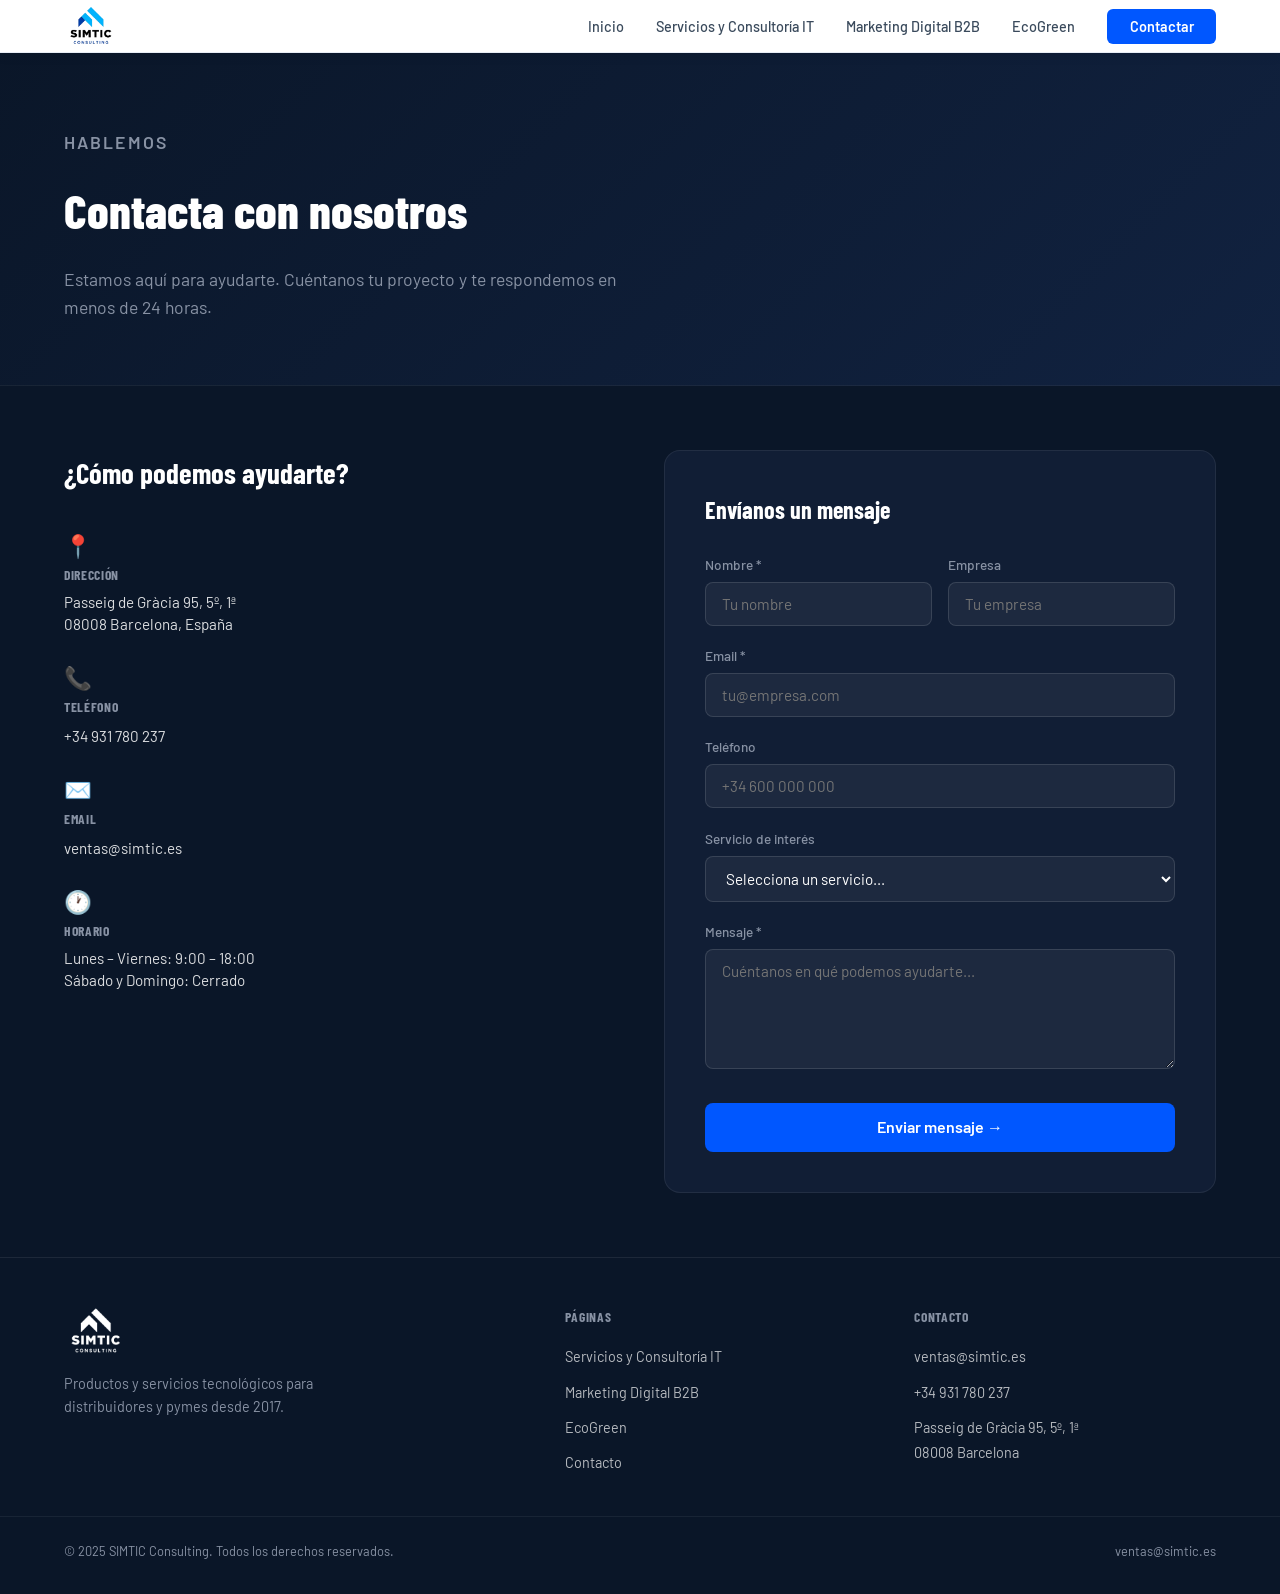
==== commit a13e4371: "Change form action URL in contacto/index.html Updated form action URL for contact form." ====
--- a/contacto/index.html
+++ b/contacto/index.html
@@ -19,7 +19,7 @@
       font-family: 'Barlow Condensed', sans-serif;
       font-size: 1.8rem; font-weight: 700; margin-bottom: 2rem;
     }
-    .contact-item {
+    .contact-item {h
       display: flex; align-items: flex-start; gap: 1rem;
       margin-bottom: 1.5rem;
     }
@@ -152,7 +152,7 @@
   <!-- Formulario -->
   <div class="contact-form">
     <h2>Envíanos un mensaje</h2>
-    <form action="https://formspree.io/f/ventas@simtic.es" method="POST">
+    <form action="https://formspree.io/f/xreaagwz" method="POST">
       <div class="form-row">
         <div class="form-group">
           <label for="nombre">Nombre *</label>
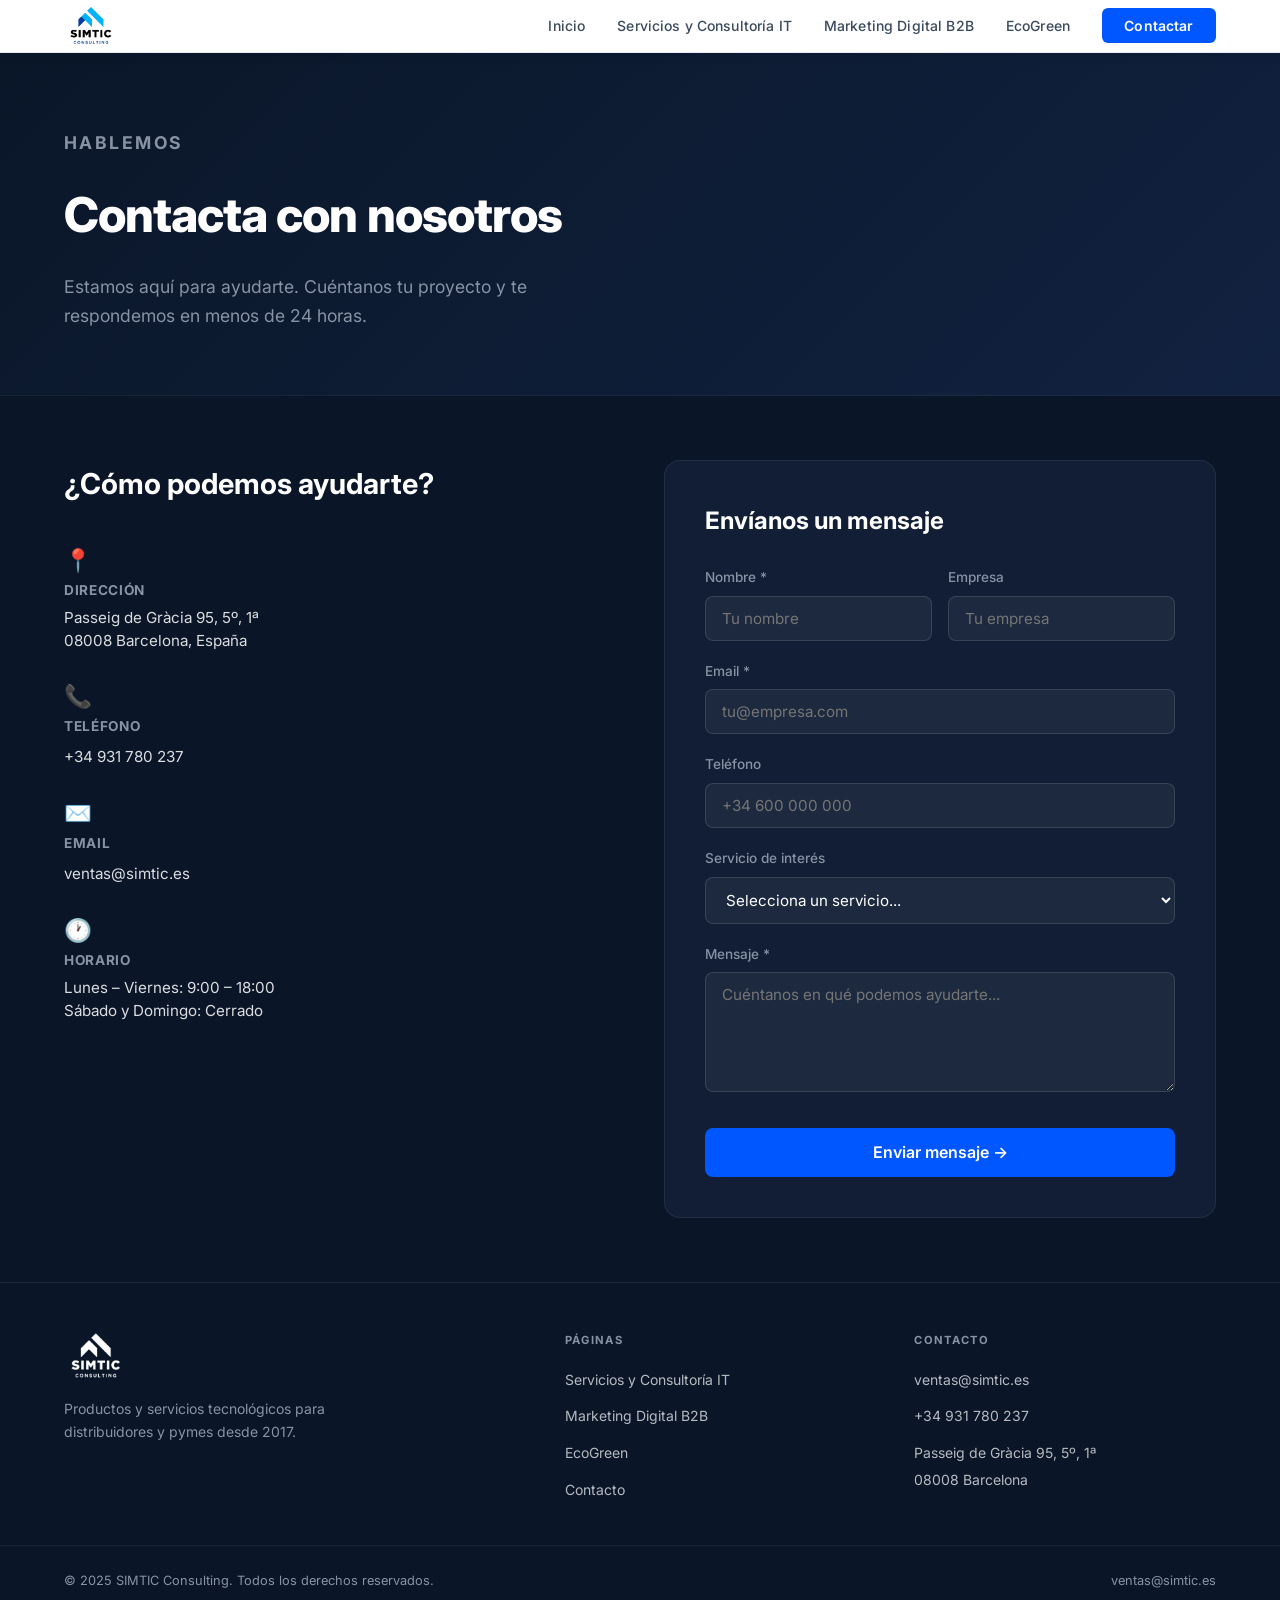
==== commit f57aff8d: "Replace Barlow font with Inter in contacto/index.html" ====
--- a/contacto/index.html
+++ b/contacto/index.html
@@ -6,7 +6,7 @@
   <title>Contacto – SIMTIC Consulting</title>
   <meta name="description" content="Contacta con SIMTIC Consulting. Estamos en Passeig de Gràcia 95, Barcelona. Tel: +34 931 780 237." />
   <link rel="icon" href="/images/logo.png" />
-  <link href="https://fonts.googleapis.com/css2?family=Barlow+Condensed:wght@400;500;600;700;800&family=Barlow:wght@300;400;500&display=swap" rel="stylesheet" />
+  <link href="https://fonts.googleapis.com/css2?family=Inter:wght@300;400;500;600;700;800&display=swap" rel="stylesheet" />
   <link rel="stylesheet" href="/style.css" />
   <style>
     .contact-grid {
@@ -16,7 +16,7 @@
       padding: 4rem 5%;
     }
     .contact-info h2 {
-      font-family: 'Barlow Condensed', sans-serif;
+      font-family: 'Inter', sans-serif;
       font-size: 1.8rem; font-weight: 700; margin-bottom: 2rem;
     }
     .contact-item {h
@@ -27,7 +27,7 @@
       font-size: 1.4rem; margin-top: 0.1rem; flex-shrink: 0;
     }
     .contact-item-text h4 {
-      font-family: 'Barlow Condensed', sans-serif;
+      font-family: 'Inter', sans-serif;
       font-size: 0.85rem; font-weight: 700; letter-spacing: 0.05em;
       text-transform: uppercase; color: var(--gray); margin-bottom: 0.3rem;
     }
@@ -43,7 +43,7 @@
       border-radius: 16px; padding: 2.5rem;
     }
     .contact-form h2 {
-      font-family: 'Barlow Condensed', sans-serif;
+      font-family: 'Inter', sans-serif;
       font-size: 1.5rem; font-weight: 700; margin-bottom: 1.5rem;
     }
     .form-group { margin-bottom: 1.2rem; }
@@ -57,7 +57,7 @@
       width: 100%; background: rgba(255,255,255,0.05);
       border: 1px solid rgba(255,255,255,0.12); border-radius: 8px;
       padding: 0.75rem 1rem; color: var(--white);
-      font-family: 'Barlow', sans-serif; font-size: 0.95rem;
+      font-family: 'Inter', sans-serif; font-size: 0.95rem;
       transition: border-color 0.2s;
     }
     .form-group input:focus,
@@ -71,7 +71,7 @@
     .form-submit {
       width: 100%; padding: 0.9rem;
       background: var(--blue); color: var(--white);
-      border: none; border-radius: 8px; font-family: 'Barlow', sans-serif;
+      border: none; border-radius: 8px; font-family: 'Inter', sans-serif;
       font-size: 1rem; font-weight: 600; cursor: pointer;
       transition: background 0.2s, transform 0.2s; margin-top: 0.5rem;
     }
--- a/style.css
+++ b/style.css
@@ -1,310 +1,587 @@
 /* ============================================
    SIMTIC CONSULTING — style.css
    CSS compartido para todas las páginas
-   ============================================ */
-
-*, *::before, *::after { box-sizing: border-box; margin: 0; padding: 0; }
+============================================ */
+
+*, *::before, *::after {
+     box-sizing: border-box;
+     margin: 0;
+     padding: 0;
+}
 
 :root {
-  --navy: #0a1628;
-  --navy-mid: #112240;
-  --blue: #0057ff;
-  --blue-light: #4d8aff;
-  --accent: #00d4ff;
-  --white: #ffffff;
-  --gray: #8892a4;
-  --card-bg: #111e35;
+     --navy: #0a1628;
+     --navy-mid: #112240;
+     --blue: #0057ff;
+     --blue-light: #4d8aff;
+     --accent: #00d4ff;
+     --white: #ffffff;
+     --gray: #8892a4;
+     --card-bg: #111e35;
 }
 
 html { scroll-behavior: smooth; }
+
 body {
-  font-family: 'Barlow', sans-serif;
-  background: var(--navy);
-  color: var(--white);
-  line-height: 1.6;
-  overflow-x: hidden;
+     font-family: 'Inter', sans-serif;
+     background: var(--navy);
+     color: var(--white);
+     line-height: 1.7;
+     overflow-x: hidden;
+     font-size: 16px;
+     -webkit-font-smoothing: antialiased;
 }
 
 /* ============================================
    NAV
-   ============================================ */
+============================================ */
 nav {
-  position: fixed; top: 0; left: 0; right: 0; z-index: 100;
-  display: flex; align-items: center; justify-content: space-between;
-  padding: 0.3rem 5%;
-  background: #ffffff;
-  border-bottom: 1px solid #e8edf5;
-  box-shadow: 0 2px 12px rgba(0,0,0,0.08);
-}
-.nav-logo { text-decoration: none; display: flex; align-items: center; gap: 0.6rem; }
+     position: fixed;
+     top: 0; left: 0; right: 0;
+     z-index: 100;
+     display: flex;
+     align-items: center;
+     justify-content: space-between;
+     padding: 0.3rem 5%;
+     background: #ffffff;
+     border-bottom: 1px solid #e8edf5;
+     box-shadow: 0 2px 12px rgba(0,0,0,0.08);
+}
+
+.nav-logo {
+     text-decoration: none;
+     display: flex;
+     align-items: center;
+     gap: 0.6rem;
+}
+
 .nav-logo img { height: 42px; display: block; }
-.nav-links { display: flex; gap: 2rem; list-style: none; align-items: center; }
-.nav-links a { color: #3a4a5c; text-decoration: none; font-size: 0.9rem; font-weight: 500; transition: color 0.2s; }
+
+.nav-links {
+     display: flex;
+     gap: 2rem;
+     list-style: none;
+     align-items: center;
+}
+
+.nav-links a {
+     color: #3a4a5c;
+     text-decoration: none;
+     font-size: 0.875rem;
+     font-weight: 500;
+     letter-spacing: 0.01em;
+     transition: color 0.2s;
+}
+
 .nav-links a:hover { color: var(--blue); }
-.nav-cta { background: var(--blue); color: #ffffff !important; padding: 0.55rem 1.4rem; border-radius: 6px; font-weight: 600 !important; transition: background 0.2s !important; }
-.nav-cta:hover { background: var(--blue-light) !important; color: #ffffff !important; }
+
+.nav-cta {
+     background: var(--blue);
+     color: #ffffff !important;
+     padding: 0.55rem 1.4rem;
+     border-radius: 6px;
+     font-weight: 600 !important;
+     transition: background 0.2s !important;
+}
+
+.nav-cta:hover {
+     background: var(--blue-light) !important;
+     color: #ffffff !important;
+}
 
 /* ============================================
    HAMBURGER BUTTON
-   ============================================ */
+============================================ */
 .nav-toggle {
-  display: none;
-  flex-direction: column;
-  gap: 5px;
-  background: none;
-  border: none;
-  cursor: pointer;
-  padding: 0.5rem;
-  z-index: 200;
-}
+     display: none;
+     flex-direction: column;
+     gap: 5px;
+     background: none;
+     border: none;
+     cursor: pointer;
+     padding: 0.5rem;
+     z-index: 200;
+}
+
 .nav-toggle span {
-  display: block;
-  width: 25px;
-  height: 2px;
-  background: #3a4a5c;
-  transition: all 0.3s;
-}
+     display: block;
+     width: 25px;
+     height: 2px;
+     background: #3a4a5c;
+     transition: all 0.3s;
+}
+
 .nav-toggle.active span:nth-child(1) { transform: translateY(7px) rotate(45deg); }
 .nav-toggle.active span:nth-child(2) { opacity: 0; }
 .nav-toggle.active span:nth-child(3) { transform: translateY(-7px) rotate(-45deg); }
 
 /* ============================================
    HERO (página inicio)
-   ============================================ */
+============================================ */
 .hero {
-  min-height: 100vh; display: flex; align-items: center;
-  padding: 8rem 5% 5rem; position: relative; overflow: hidden;
-}
+     min-height: 100vh;
+     display: flex;
+     align-items: center;
+     padding: 8rem 5% 5rem;
+     position: relative;
+     overflow: hidden;
+}
+
 .hero::before {
-  content: ''; position: absolute; top: -20%; right: -10%;
-  width: 700px; height: 700px;
-  background: radial-gradient(circle, rgba(0,87,255,0.18) 0%, transparent 70%);
-  pointer-events: none;
-}
+     content: '';
+     position: absolute;
+     top: -20%; right: -10%;
+     width: 700px; height: 700px;
+     background: radial-gradient(circle, rgba(0,87,255,0.18) 0%, transparent 70%);
+     pointer-events: none;
+}
+
 .hero::after {
-  content: ''; position: absolute; bottom: 0; left: 0; right: 0; height: 1px;
-  background: linear-gradient(90deg, transparent, rgba(0,212,255,0.3), transparent);
-}
+     content: '';
+     position: absolute;
+     bottom: 0; left: 0; right: 0;
+     height: 1px;
+     background: linear-gradient(90deg, transparent, rgba(0,212,255,0.3), transparent);
+}
+
 .hero-content { max-width: 700px; position: relative; z-index: 1; }
+
 .hero-badge {
-  display: inline-flex; align-items: center; gap: 0.5rem;
-  background: rgba(0,87,255,0.12); border: 1px solid rgba(0,87,255,0.3);
-  color: var(--accent); padding: 0.4rem 1rem; border-radius: 100px;
-  font-size: 0.8rem; font-weight: 600; letter-spacing: 0.05em;
-  text-transform: uppercase; margin-bottom: 2rem;
-  animation: fadeUp 0.6s ease both;
-}
-.hero-badge::before { content: '●'; font-size: 0.5rem; animation: pulse 2s infinite; }
+     display: inline-flex;
+     align-items: center;
+     gap: 0.5rem;
+     background: rgba(0,87,255,0.12);
+     border: 1px solid rgba(0,87,255,0.3);
+     color: var(--accent);
+     padding: 0.4rem 1rem;
+     border-radius: 100px;
+     font-size: 0.75rem;
+     font-weight: 600;
+     letter-spacing: 0.08em;
+     text-transform: uppercase;
+     margin-bottom: 2rem;
+     animation: fadeUp 0.6s ease both;
+}
+
+.hero-badge::before {
+     content: '●';
+     font-size: 0.5rem;
+     animation: pulse 2s infinite;
+}
+
 @keyframes pulse { 0%,100%{opacity:1} 50%{opacity:0.3} }
+
 .hero h1 {
-  font-family: 'Barlow Condensed', sans-serif;
-  font-size: clamp(2.4rem, 5vw, 3.8rem);
-  font-weight: 800; line-height: 1.12; margin-bottom: 1.5rem;
-  animation: fadeUp 0.6s 0.1s ease both;
-}
+     font-family: 'Inter', sans-serif;
+     font-size: clamp(2.2rem, 5vw, 3.6rem);
+     font-weight: 800;
+     line-height: 1.1;
+     letter-spacing: -0.02em;
+     margin-bottom: 1.5rem;
+     animation: fadeUp 0.6s 0.1s ease both;
+}
+
 .hero h1 span { color: var(--blue-light); }
+
 .hero p {
-  font-size: 1.1rem; color: var(--gray); max-width: 520px;
-  margin-bottom: 2.5rem; animation: fadeUp 0.6s 0.2s ease both;
-}
-.hero-buttons { display: flex; gap: 1rem; flex-wrap: wrap; animation: fadeUp 0.6s 0.3s ease both; }
-@keyframes fadeUp { from { opacity: 0; transform: translateY(20px); } to { opacity: 1; transform: translateY(0); } }
+     font-size: 1.1rem;
+     font-weight: 400;
+     color: var(--gray);
+     max-width: 520px;
+     margin-bottom: 2.5rem;
+     animation: fadeUp 0.6s 0.2s ease both;
+     line-height: 1.7;
+}
+
+.hero-buttons {
+     display: flex;
+     gap: 1rem;
+     flex-wrap: wrap;
+     animation: fadeUp 0.6s 0.3s ease both;
+}
+
+@keyframes fadeUp {
+     from { opacity: 0; transform: translateY(20px); }
+     to   { opacity: 1; transform: translateY(0); }
+}
 
 /* ============================================
    PAGE HERO (subpáginas)
-   ============================================ */
+============================================ */
 .page-hero {
-  padding: 8rem 5% 4rem;
-  background: linear-gradient(135deg, var(--navy) 0%, var(--navy-mid) 100%);
-  border-bottom: 1px solid rgba(255,255,255,0.06);
-}
+     padding: 8rem 5% 4rem;
+     background: linear-gradient(135deg, var(--navy) 0%, var(--navy-mid) 100%);
+     border-bottom: 1px solid rgba(255,255,255,0.06);
+}
+
 .page-hero h1 {
-  font-family: 'Barlow Condensed', sans-serif;
-  font-size: clamp(2rem, 4vw, 3rem);
-  font-weight: 800; margin-bottom: 1rem;
-}
-.page-hero p { color: var(--gray); font-size: 1.1rem; max-width: 560px; }
+     font-family: 'Inter', sans-serif;
+     font-size: clamp(2rem, 4vw, 3rem);
+     font-weight: 800;
+     letter-spacing: -0.02em;
+     margin-bottom: 1rem;
+}
+
+.page-hero p {
+     color: var(--gray);
+     font-size: 1.1rem;
+     max-width: 560px;
+     line-height: 1.7;
+}
 
 /* ============================================
    STATS
-   ============================================ */
+============================================ */
 .stats {
-  display: flex; gap: 3rem; padding: 3rem 5%;
-  border-bottom: 1px solid rgba(255,255,255,0.06);
-  flex-wrap: wrap;
-}
-.stat h3 { font-family: 'Barlow Condensed', sans-serif; font-size: 2.5rem; font-weight: 800; color: var(--blue-light); }
+     display: flex;
+     gap: 3rem;
+     padding: 3rem 5%;
+     border-bottom: 1px solid rgba(255,255,255,0.06);
+     flex-wrap: wrap;
+}
+
+.stat h3 {
+     font-family: 'Inter', sans-serif;
+     font-size: 2.5rem;
+     font-weight: 800;
+     letter-spacing: -0.03em;
+     color: var(--blue-light);
+}
+
 .stat p { color: var(--gray); font-size: 0.9rem; }
 
 /* ============================================
    BOTONES
-   ============================================ */
+============================================ */
 .btn-primary {
-  background: var(--blue); color: var(--white);
-  padding: 0.85rem 2rem; border-radius: 8px; text-decoration: none;
-  font-weight: 600; font-size: 0.95rem;
-  transition: background 0.2s, transform 0.2s;
-  display: inline-flex; align-items: center; gap: 0.5rem;
-}
+     background: var(--blue);
+     color: var(--white);
+     padding: 0.85rem 2rem;
+     border-radius: 8px;
+     text-decoration: none;
+     font-weight: 600;
+     font-size: 0.95rem;
+     letter-spacing: 0.01em;
+     transition: background 0.2s, transform 0.2s;
+     display: inline-flex;
+     align-items: center;
+     gap: 0.5rem;
+}
+
 .btn-primary:hover { background: var(--blue-light); transform: translateY(-2px); }
+
 .btn-secondary {
-  background: transparent; color: var(--white);
-  padding: 0.85rem 2rem; border-radius: 8px; text-decoration: none;
-  font-weight: 600; font-size: 0.95rem;
-  border: 1px solid rgba(255,255,255,0.2);
-  transition: border-color 0.2s, transform 0.2s;
-  display: inline-flex; align-items: center; gap: 0.5rem;
-}
+     background: transparent;
+     color: var(--white);
+     padding: 0.85rem 2rem;
+     border-radius: 8px;
+     text-decoration: none;
+     font-weight: 600;
+     font-size: 0.95rem;
+     letter-spacing: 0.01em;
+     border: 1px solid rgba(255,255,255,0.2);
+     transition: border-color 0.2s, transform 0.2s;
+     display: inline-flex;
+     align-items: center;
+     gap: 0.5rem;
+}
+
 .btn-secondary:hover { border-color: var(--blue-light); transform: translateY(-2px); }
+
 .btn-white {
-  background: var(--white); color: var(--blue);
-  padding: 0.9rem 2.2rem; border-radius: 8px; text-decoration: none;
-  font-weight: 700; font-size: 1rem; display: inline-block;
-  transition: transform 0.2s; position: relative;
-}
+     background: var(--white);
+     color: var(--blue);
+     padding: 0.9rem 2.2rem;
+     border-radius: 8px;
+     text-decoration: none;
+     font-weight: 700;
+     font-size: 1rem;
+     display: inline-block;
+     transition: transform 0.2s;
+     position: relative;
+}
+
 .btn-white:hover { transform: translateY(-2px); }
 
 /* ============================================
    MARCAS
-   ============================================ */
+============================================ */
 .brands {
-  padding: 4rem 5%;
-  border-top: 1px solid rgba(255,255,255,0.06);
-  border-bottom: 1px solid rgba(255,255,255,0.06);
-  background: rgba(255,255,255,0.02);
-}
+     padding: 4rem 5%;
+     border-top: 1px solid rgba(255,255,255,0.06);
+     border-bottom: 1px solid rgba(255,255,255,0.06);
+     background: rgba(255,255,255,0.02);
+}
+
 .brands-label {
-  text-align: center; font-size: 0.75rem; font-weight: 600;
-  letter-spacing: 0.12em; text-transform: uppercase;
-  color: var(--gray); margin-bottom: 2.5rem;
-}
-.brands-grid { display: flex; align-items: center; justify-content: center; flex-wrap: wrap; gap: 1.5rem; }
+     text-align: center;
+     font-size: 0.7rem;
+     font-weight: 700;
+     letter-spacing: 0.14em;
+     text-transform: uppercase;
+     color: var(--gray);
+     margin-bottom: 2.5rem;
+}
+
+.brands-grid {
+     display: flex;
+     align-items: center;
+     justify-content: center;
+     flex-wrap: wrap;
+     gap: 1.5rem;
+}
+
 .brand-item {
-  display: flex; align-items: center; justify-content: center;
-  padding: 2rem 3rem; background: rgba(255,255,255,0.05);
-  border: 1px solid rgba(255,255,255,0.1); border-radius: 16px;
-  min-width: 220px; height: 110px;
-  transition: border-color 0.3s, background 0.3s, transform 0.3s;
-}
-.brand-item:hover { border-color: rgba(0,87,255,0.5); background: rgba(0,87,255,0.08); transform: translateY(-3px); }
+     display: flex;
+     align-items: center;
+     justify-content: center;
+     padding: 2rem 3rem;
+     background: rgba(255,255,255,0.05);
+     border: 1px solid rgba(255,255,255,0.1);
+     border-radius: 16px;
+     min-width: 220px;
+     height: 110px;
+     transition: border-color 0.3s, background 0.3s, transform 0.3s;
+}
+
+.brand-item:hover {
+     border-color: rgba(0,87,255,0.5);
+     background: rgba(0,87,255,0.08);
+     transform: translateY(-3px);
+}
 
 /* ============================================
    SECCIONES Y SERVICIOS
-   ============================================ */
+============================================ */
 .section { padding: 5rem 5%; }
+
 .section-label {
-  font-size: 0.75rem; font-weight: 600; letter-spacing: 0.12em;
-  text-transform: uppercase; color: var(--accent); margin-bottom: 1rem;
-}
+     font-size: 0.7rem;
+     font-weight: 700;
+     letter-spacing: 0.14em;
+     text-transform: uppercase;
+     color: var(--accent);
+     margin-bottom: 1rem;
+}
+
 .section-title {
-  font-family: 'Barlow Condensed', sans-serif;
-  font-size: clamp(1.8rem, 3vw, 2.6rem);
-  font-weight: 700; margin-bottom: 1rem;
-}
-.section-subtitle { color: var(--gray); max-width: 520px; margin-bottom: 3rem; font-size: 1rem; }
-.services-grid { display: grid; grid-template-columns: repeat(auto-fit, minmax(260px, 1fr)); gap: 1.5rem; }
+     font-family: 'Inter', sans-serif;
+     font-size: clamp(1.8rem, 3vw, 2.6rem);
+     font-weight: 700;
+     letter-spacing: -0.02em;
+     margin-bottom: 1rem;
+}
+
+.section-subtitle {
+     color: var(--gray);
+     max-width: 520px;
+     margin-bottom: 3rem;
+     font-size: 1rem;
+     line-height: 1.7;
+}
+
+.services-grid {
+     display: grid;
+     grid-template-columns: repeat(auto-fit, minmax(260px, 1fr));
+     gap: 1.5rem;
+}
+
 .service-card {
-  background: var(--card-bg); border: 1px solid rgba(255,255,255,0.07);
-  border-radius: 14px; padding: 2rem;
-  transition: border-color 0.3s, transform 0.3s;
-}
-.service-card:hover { border-color: rgba(0,87,255,0.4); transform: translateY(-4px); }
+     background: var(--card-bg);
+     border: 1px solid rgba(255,255,255,0.07);
+     border-radius: 14px;
+     padding: 2rem;
+     transition: border-color 0.3s, transform 0.3s;
+}
+
+.service-card:hover {
+     border-color: rgba(0,87,255,0.4);
+     transform: translateY(-4px);
+}
+
 .service-icon { font-size: 1.8rem; margin-bottom: 1rem; }
-.service-card h3 { font-family: 'Barlow Condensed', sans-serif; font-size: 1.1rem; font-weight: 700; margin-bottom: 0.75rem; }
+
+.service-card h3 {
+     font-family: 'Inter', sans-serif;
+     font-size: 1rem;
+     font-weight: 700;
+     letter-spacing: -0.01em;
+     margin-bottom: 0.75rem;
+}
+
 .service-card ul { list-style: none; }
+
 .service-card ul li {
-  color: var(--gray); font-size: 0.9rem; padding: 0.3rem 0;
-  border-bottom: 1px solid rgba(255,255,255,0.05);
-  display: flex; align-items: center; gap: 0.5rem;
-}
-.service-card ul li::before { content: '→'; color: var(--blue-light); font-size: 0.8rem; }
+     color: var(--gray);
+     font-size: 0.875rem;
+     padding: 0.3rem 0;
+     border-bottom: 1px solid rgba(255,255,255,0.05);
+     display: flex;
+     align-items: center;
+     gap: 0.5rem;
+     line-height: 1.6;
+}
+
+.service-card ul li::before {
+     content: '→';
+     color: var(--blue-light);
+     font-size: 0.8rem;
+}
+
 .service-card ul li:last-child { border-bottom: none; }
 
 /* ============================================
    MID CTA
-   ============================================ */
+============================================ */
 .mid-cta {
-  background: linear-gradient(135deg, var(--navy-mid) 0%, rgba(0,87,255,0.08) 100%);
-  border: 1px solid rgba(0,87,255,0.15); border-radius: 20px;
-  padding: 4rem; display: flex; align-items: center;
-  justify-content: space-between; gap: 2rem; flex-wrap: wrap; margin: 0 5%;
-}
-.mid-cta-text h2 { font-family: 'Barlow Condensed', sans-serif; font-size: 1.8rem; font-weight: 700; margin-bottom: 0.75rem; }
-.mid-cta-text p { color: var(--gray); max-width: 480px; }
+     background: linear-gradient(135deg, var(--navy-mid) 0%, rgba(0,87,255,0.08) 100%);
+     border: 1px solid rgba(0,87,255,0.15);
+     border-radius: 20px;
+     padding: 4rem;
+     display: flex;
+     align-items: center;
+     justify-content: space-between;
+     gap: 2rem;
+     flex-wrap: wrap;
+     margin: 0 5%;
+}
+
+.mid-cta-text h2 {
+     font-family: 'Inter', sans-serif;
+     font-size: 1.7rem;
+     font-weight: 700;
+     letter-spacing: -0.02em;
+     margin-bottom: 0.75rem;
+}
+
+.mid-cta-text p { color: var(--gray); max-width: 480px; line-height: 1.7; }
 
 /* ============================================
    CTA FINAL
-   ============================================ */
+============================================ */
 .cta-section {
-  margin: 5rem 5%; padding: 4rem; background: var(--blue);
-  border-radius: 20px; text-align: center; position: relative; overflow: hidden;
-}
+     margin: 5rem 5%;
+     padding: 4rem;
+     background: var(--blue);
+     border-radius: 20px;
+     text-align: center;
+     position: relative;
+     overflow: hidden;
+}
+
 .cta-section::before {
-  content: ''; position: absolute; top: -50%; right: -20%;
-  width: 400px; height: 400px;
-  background: radial-gradient(circle, rgba(255,255,255,0.1) 0%, transparent 70%);
-}
+     content: '';
+     position: absolute;
+     top: -50%; right: -20%;
+     width: 400px; height: 400px;
+     background: radial-gradient(circle, rgba(255,255,255,0.1) 0%, transparent 70%);
+}
+
 .cta-section h2 {
-  font-family: 'Barlow Condensed', sans-serif; font-size: 2rem;
-  font-weight: 700; margin-bottom: 1rem; position: relative;
-}
-.cta-section p { color: rgba(255,255,255,0.8); margin-bottom: 2rem; position: relative; }
+     font-family: 'Inter', sans-serif;
+     font-size: 2rem;
+     font-weight: 700;
+     letter-spacing: -0.02em;
+     margin-bottom: 1rem;
+     position: relative;
+}
+
+.cta-section p {
+     color: rgba(255,255,255,0.8);
+     margin-bottom: 2rem;
+     position: relative;
+     line-height: 1.7;
+}
 
 /* ============================================
    FOOTER
-   ============================================ */
+============================================ */
 footer {
-  padding: 3rem 5% 2rem; border-top: 1px solid rgba(255,255,255,0.08);
-  display: grid; grid-template-columns: 1.5fr 1fr 1fr; gap: 3rem;
-}
-.footer-brand p { color: var(--gray); font-size: 0.9rem; max-width: 280px; }
+     padding: 3rem 5% 2rem;
+     border-top: 1px solid rgba(255,255,255,0.08);
+     display: grid;
+     grid-template-columns: 1.5fr 1fr 1fr;
+     gap: 3rem;
+}
+
+.footer-brand p {
+     color: var(--gray);
+     font-size: 0.875rem;
+     max-width: 280px;
+     line-height: 1.7;
+}
+
 .footer-col h4 {
-  font-family: 'Barlow Condensed', sans-serif; font-size: 0.85rem;
-  font-weight: 700; letter-spacing: 0.05em; text-transform: uppercase;
-  color: var(--gray); margin-bottom: 1rem;
-}
+     font-family: 'Inter', sans-serif;
+     font-size: 0.7rem;
+     font-weight: 700;
+     letter-spacing: 0.12em;
+     text-transform: uppercase;
+     color: var(--gray);
+     margin-bottom: 1rem;
+}
+
 .footer-col ul { list-style: none; }
+
 .footer-col ul li { margin-bottom: 0.6rem; }
-.footer-col ul li a { color: rgba(255,255,255,0.7); text-decoration: none; font-size: 0.9rem; transition: color 0.2s; }
+
+.footer-col ul li a {
+     color: rgba(255,255,255,0.7);
+     text-decoration: none;
+     font-size: 0.875rem;
+     transition: color 0.2s;
+}
+
 .footer-col ul li a:hover { color: var(--white); }
+
 .footer-bottom {
-  padding: 1.5rem 5% 2rem; display: flex; justify-content: space-between;
-  align-items: center; border-top: 1px solid rgba(255,255,255,0.06);
-  color: var(--gray); font-size: 0.8rem; flex-wrap: wrap; gap: 0.5rem;
+     padding: 1.5rem 5% 2rem;
+     display: flex;
+     justify-content: space-between;
+     align-items: center;
+     border-top: 1px solid rgba(255,255,255,0.06);
+     color: var(--gray);
+     font-size: 0.8rem;
+     flex-wrap: wrap;
+     gap: 0.5rem;
 }
 
 /* ============================================
    TABLET (≤1024px)
-   ============================================ */
+============================================ */
 @media (max-width: 1024px) {
-  .services-grid { grid-template-columns: repeat(2, 1fr); }
-  footer { grid-template-columns: 1fr 1fr; }
-  .footer-brand { grid-column: 1 / -1; }
+     .services-grid { grid-template-columns: repeat(2, 1fr); }
+     footer { grid-template-columns: 1fr 1fr; }
+     .footer-brand { grid-column: 1 / -1; }
 }
 
 /* ============================================
    MÓVIL (≤768px)
-   ============================================ */
+============================================ */
 @media (max-width: 768px) {
-
-  /* NAV */
+     /* NAV */
   .nav-toggle { display: flex; }
-  .nav-links {
-    display: none;
-    position: fixed; top: 0; left: 0; right: 0; bottom: 0;
-    background: #ffffff; flex-direction: column;
-    align-items: center; justify-content: center;
-    gap: 2rem; z-index: 150; list-style: none;
-  }
-  .nav-links.open { display: flex; }
-  .nav-links a { font-size: 1.3rem; color: #3a4a5c; }
-  .nav-logo img { height: 38px; }
+     .nav-links {
+            display: none;
+            position: fixed;
+            top: 0; left: 0; right: 0; bottom: 0;
+            background: #ffffff;
+            flex-direction: column;
+            align-items: center;
+            justify-content: center;
+            gap: 2rem;
+            z-index: 150;
+            list-style: none;
+     }
+     .nav-links.open { display: flex; }
+     .nav-links a { font-size: 1.2rem; color: #3a4a5c; }
+     .nav-logo img { height: 38px; }
 
   /* HERO */
   .hero { padding: 7rem 5% 4rem; text-align: center; min-height: auto; }
-  .hero-content { max-width: 100%; }
-  .hero-buttons { justify-content: center; }
-  .hero p { margin-left: auto; margin-right: auto; }
+     .hero-content { max-width: 100%; }
+     .hero-buttons { justify-content: center; }
+     .hero p { margin-left: auto; margin-right: auto; }
 
   /* PAGE HERO */
   .page-hero { padding: 7rem 5% 3rem; }
@@ -314,31 +591,31 @@
 
   /* SERVICIOS */
   .services-grid { grid-template-columns: 1fr; }
-  .section { padding: 3rem 5%; }
+     .section { padding: 3rem 5%; }
 
   /* BRANDS */
   .brands { padding: 3rem 5%; }
-  .brands-grid { gap: 1rem; }
-  .brand-item { min-width: 130px; padding: 1rem 1.5rem; height: auto; }
+     .brands-grid { gap: 1rem; }
+     .brand-item { min-width: 130px; padding: 1rem 1.5rem; height: auto; }
 
   /* MID CTA */
   .mid-cta { flex-direction: column; text-align: center; padding: 2rem 1.5rem; margin: 0 4%; }
-  .mid-cta-text p { max-width: 100%; }
+     .mid-cta-text p { max-width: 100%; }
 
   /* CTA FINAL */
   .cta-section { padding: 2.5rem 1.5rem; margin: 3rem 4%; }
 
   /* FOOTER */
   footer { grid-template-columns: 1fr; gap: 2rem; padding: 2.5rem 5% 1.5rem; }
-  .footer-brand { grid-column: auto; }
-  .footer-brand p { max-width: 100%; }
-  .footer-bottom { flex-direction: column; text-align: center; gap: 0.5rem; padding: 1.5rem 5%; }
+     .footer-brand { grid-column: auto; }
+     .footer-brand p { max-width: 100%; }
+     .footer-bottom { flex-direction: column; text-align: center; gap: 0.5rem; padding: 1.5rem 5%; }
 }
 
 /* ============================================
    MUY PEQUEÑO (≤380px)
-   ============================================ */
+============================================ */
 @media (max-width: 380px) {
-  .btn-primary, .btn-secondary { width: 100%; justify-content: center; }
-  .brand-item { min-width: 100px; padding: 0.8rem 1rem; }
-}
+     .btn-primary, .btn-secondary { width: 100%; justify-content: center; }
+     .brand-item { min-width: 100px; padding: 0.8rem 1rem; }
+}
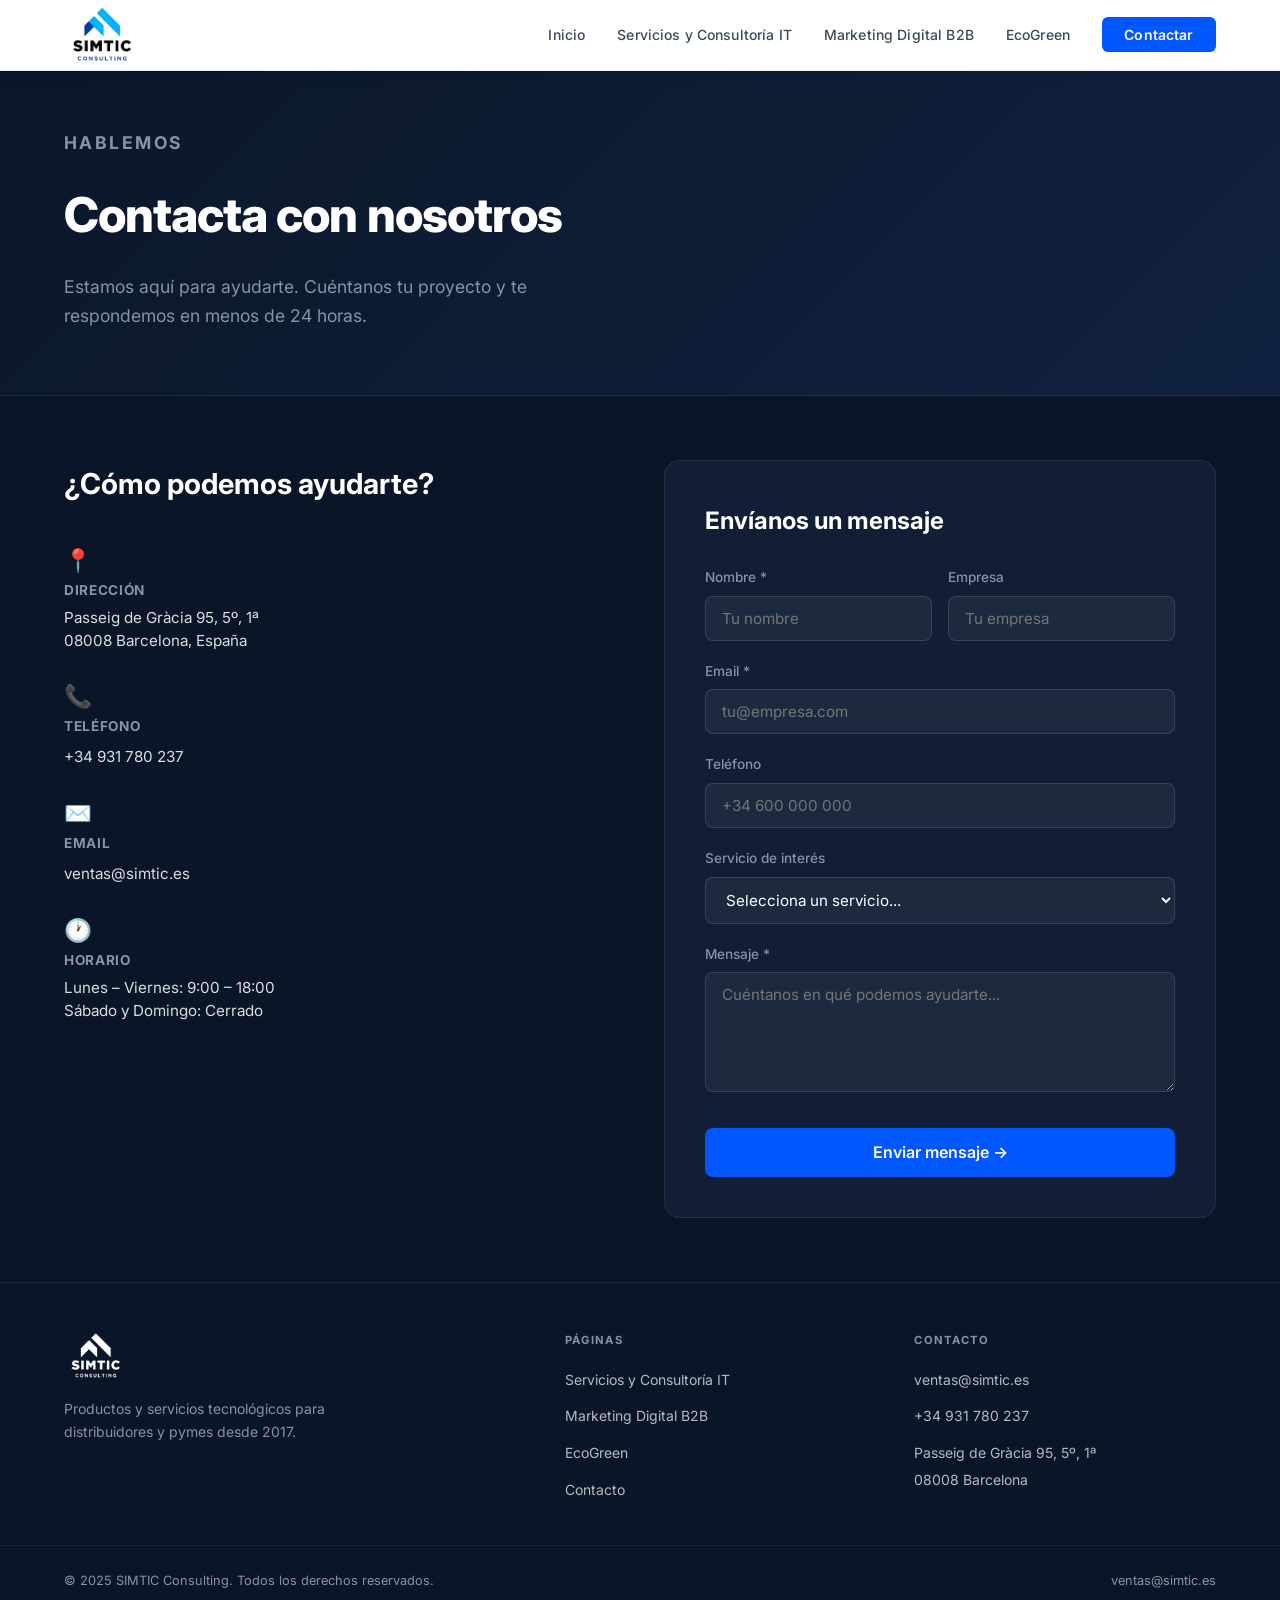
==== commit 9d55c5fc: "Integrar programa EcoUpgrade en /ecogreen y opción en formulario de contacto Co-Authored-By: Claude " ====
--- a/contacto/index.html
+++ b/contacto/index.html
@@ -181,6 +181,7 @@
           <option value="hardware">Hardware y Software</option>
           <option value="marketing">Marketing Digital B2B</option>
           <option value="ecogreen">EcoGreen</option>
+          <option value="ecoupgrade">EcoUpgrade (recompra de dispositivos)</option>
           <option value="otro">Otro</option>
         </select>
       </div>
@@ -224,6 +225,7 @@
 </div>
 
 <script>
+  (function(){var s=new URLSearchParams(location.search).get('servicio');var e=document.getElementById('servicio');if(s&&e){e.value=s;}})();
   function closeMenu() {
     document.querySelector('.nav-links').classList.remove('open');
     document.querySelector('.nav-toggle').classList.remove('active');
--- a/style.css
+++ b/style.css
@@ -55,7 +55,7 @@
      gap: 0.6rem;
 }
 
-.nav-logo img { height: 42px; display: block; }
+.nav-logo img { height: 60px; display: block; }
 
 .nav-links {
      display: flex;
@@ -340,7 +340,7 @@
      border: 1px solid rgba(255,255,255,0.1);
      border-radius: 16px;
      min-width: 220px;
-     height: 110px;
+     height: 140px;
      transition: border-color 0.3s, background 0.3s, transform 0.3s;
 }
 
@@ -348,6 +348,13 @@
      border-color: rgba(0,87,255,0.5);
      background: rgba(0,87,255,0.08);
      transform: translateY(-3px);
+}
+
+.brand-item svg,
+.brand-item img {
+  height: 72px !important;
+  width: auto !important;
+  max-width: 100%;
 }
 
 /* ============================================
@@ -575,7 +582,7 @@
      }
      .nav-links.open { display: flex; }
      .nav-links a { font-size: 1.2rem; color: #3a4a5c; }
-     .nav-logo img { height: 38px; }
+     .nav-logo img { height: 52px; }
 
   /* HERO */
   .hero { padding: 7rem 5% 4rem; text-align: center; min-height: auto; }
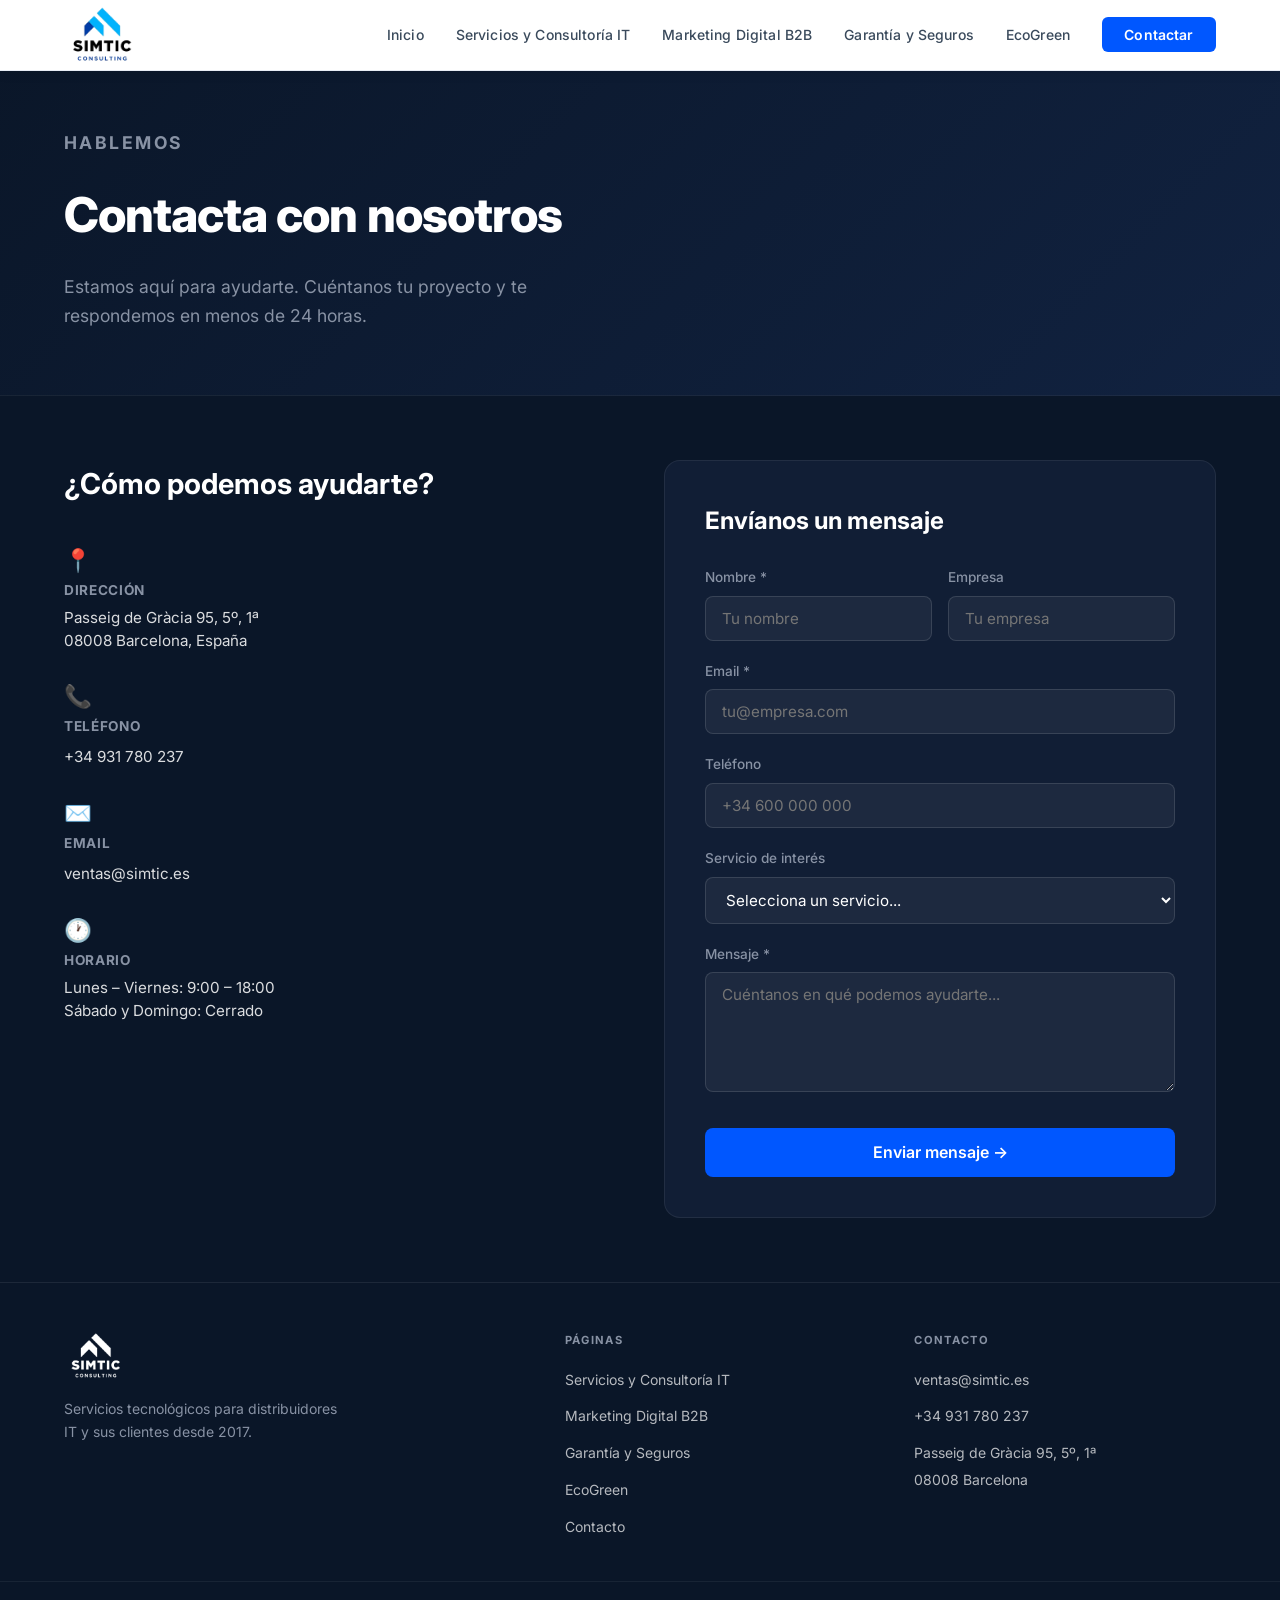
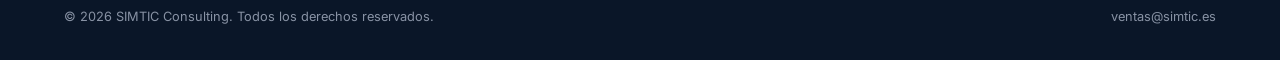
==== commit bf76834e: "Enfocar la web a servicios para distribuidores, nueva pestaña Garantía y Seguros y corregir negritas" ====
--- a/contacto/index.html
+++ b/contacto/index.html
@@ -97,6 +97,7 @@
     <li><a href="/" onclick="closeMenu()">Inicio</a></li>
     <li><a href="/servicios" onclick="closeMenu()">Servicios y Consultoría IT</a></li>
     <li><a href="/marketing-digital" onclick="closeMenu()">Marketing Digital B2B</a></li>
+    <li><a href="/garantia-seguros" onclick="closeMenu()">Garantía y Seguros</a></li>
     <li><a href="/ecogreen" onclick="closeMenu()">EcoGreen</a></li>
     <li><a href="/contacto" class="nav-cta" onclick="closeMenu()">Contactar</a></li>
   </ul>
@@ -180,6 +181,7 @@
           <option value="cloud">Soluciones Cloud</option>
           <option value="hardware">Hardware y Software</option>
           <option value="marketing">Marketing Digital B2B</option>
+          <option value="garantia-seguros">Garantía y Seguros</option>
           <option value="ecogreen">EcoGreen</option>
           <option value="ecoupgrade">EcoUpgrade (recompra de dispositivos)</option>
           <option value="otro">Otro</option>
@@ -199,13 +201,14 @@
 <footer>
   <div class="footer-brand">
     <img src="/images/logo.png" alt="SIMTIC" style="height:50px;margin-bottom:1rem;display:block;filter:brightness(0) invert(1);"/>
-    <p>Productos y servicios tecnológicos para distribuidores y pymes desde 2017.</p>
+    <p>Servicios tecnológicos para distribuidores IT y sus clientes desde 2017.</p>
   </div>
   <div class="footer-col">
     <h4>Páginas</h4>
     <ul>
       <li><a href="/servicios">Servicios y Consultoría IT</a></li>
       <li><a href="/marketing-digital">Marketing Digital B2B</a></li>
+      <li><a href="/garantia-seguros">Garantía y Seguros</a></li>
       <li><a href="/ecogreen">EcoGreen</a></li>
       <li><a href="/contacto">Contacto</a></li>
     </ul>
@@ -220,7 +223,7 @@
   </div>
 </footer>
 <div class="footer-bottom">
-  <span>© 2025 SIMTIC Consulting. Todos los derechos reservados.</span>
+  <span>© 2026 SIMTIC Consulting. Todos los derechos reservados.</span>
   <span>ventas@simtic.es</span>
 </div>
 
